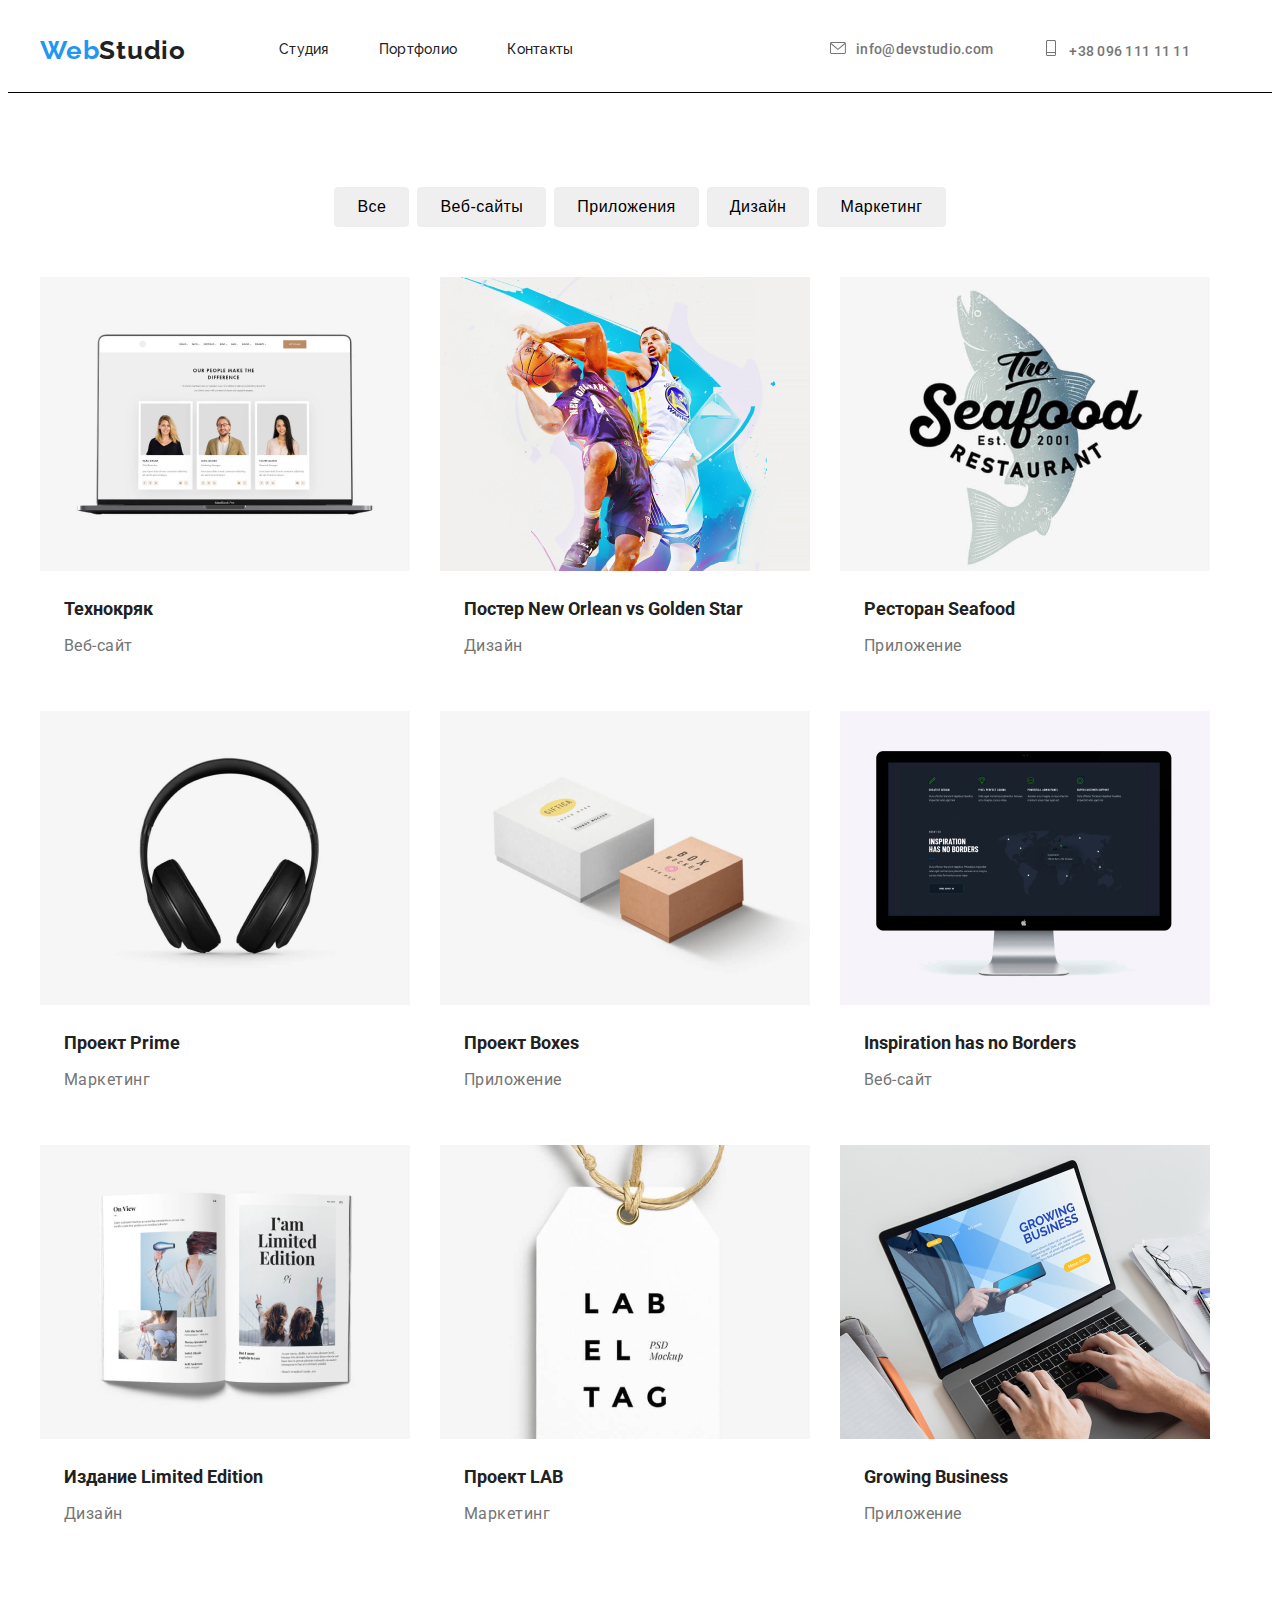
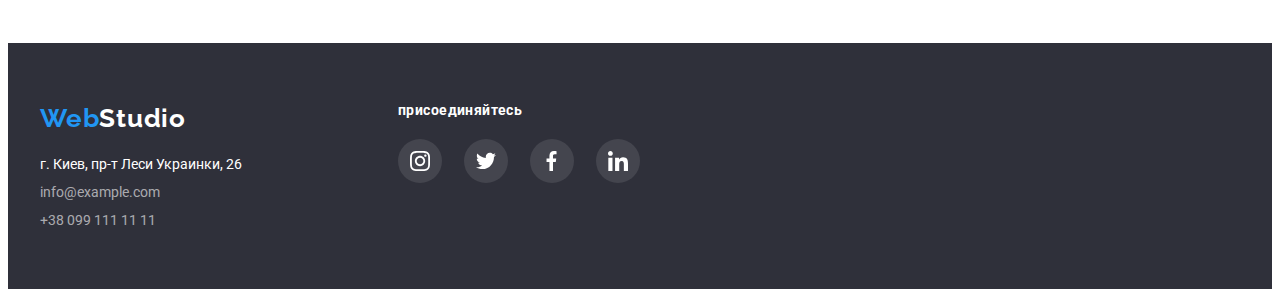
==== portfolio.html @ 0d02ffac "создал репозиторий" ====
<!DOCTYPE html>
<html lang="en">
<head>

    <meta charset="UTF-8">
    <meta http-equiv="X-UA-Compatible" content="IE=edge">
    <meta name="viewport" content="width=device-width, initial-scale=1.0">
    <link rel="preconnect" href="https://fonts.googleapis.com">
<link rel="preconnect" href="https://fonts.gstatic.com" crossorigin>
<link rel="preconnect" href="https://fonts.googleapis.com">
<link rel="preconnect" href="https://fonts.gstatic.com" crossorigin>
<link href="https://fonts.googleapis.com/css2?family=Raleway:wght@700&family=Roboto:wght@400;500;700;900&display=swap" rel="stylesheet">
<link rel="stylesheet" href="https://cdnjs.cloudflare.com/ajax/libs/modern-normalize/1.1.0/modern-normalize.min.css" integrity="sha512-wpPYUAdjBVSE4KJnH1VR1HeZfpl1ub8YT/NKx4PuQ5NmX2tKuGu6U/JRp5y+Y8XG2tV+wKQpNHVUX03MfMFn9Q==" crossorigin="anonymous" referrerpolicy="no-referrer" />   
<link rel="stylesheet" href="./css/styles.css" />
    <title>Document</title>
</head>
<body> 
       <!--header-->
       
       

       <header class="header">
        <div class=" container main-header">  
        <nav class="header-items">
        
            <a lang="en" class="header-logo link" href="">Web<span class="header-logo-link">Studio</span></a>
        
          <ul class="header-list ">
            <li class="header-item">
              <!-- Удалил link не работает подсветка ховера и карент -->
              <a href="./index.html" class="header-link link ">Студия</a>
            </li>
            <li class="header-item">
              <a href="./portfolio.html" class="header-link current">Портфолио</a>
            </li>
            <li class="header-item">
            
              <a href="" class="header-link link">Контакты</a>
            </li>
           </ul> 
        
        </nav>
      <ul class="contacs">
          <li class="header-contacs">
           
            <a class="mail-link link" href="mailto:info@devstudio.com"> 
               <svg class=" mail-icon" width="16" height="12">
              <use href="./images/sprite.svg#icon-envelope-1-1"></use> 
            </svg>info@devstudio.com</a>
             </li>
          <li class="header-contacs">
            
              <a class="tel-link link" href="tel:+380961111111"> 
                <svg class=" phone-icon" width="16" height="16">
                <use href="./images/sprite.svg#icon-phone"></use>
              </svg>+38 096 111 11 11</a>
           </li>
        </ul>
      </div>
      </header>
     
        
       
       
       <!-- PORTFOLIO -->
        
        
       <main>
        <section class="section">
          <div class="container">
      
          <h1 class="visually-hidden">Портфолио</h1>

          <ul class="filter-list">
            <li class="filter-item"><button class="filter-button " type="button">Все</button></li>
            <li class="filter-item"><button class="filter-button " type="button">Веб-сайты</button></li>
            <li class="filter-item"><button class="filter-button " type="button">Приложения</button></li>
            <li class="filter-item"><button class="filter-button " type="button">Дизайн</button></li> 
            <li class="filter-item"><button class="filter-button " type="button">Маркетинг</button></li> 
          </ul> 

          
         <!-- <div class="container"></div> -->
          <ul class="portfolio">
            
            <li class="portfolio-items">
              <article class="cards">
                <a class="portfolio-link link" href="">
                  <div class="cards-thumb">
                    <img src="./images/picture/team.jpg" width="370"  alt="Команда разработчиков">
                     </div>
                    <div class="portfolio-content">
                     <h2 class="portfolio-title">Технокряк</h2>
                     <p class="portfolio-text">Веб-сайт</p>
                    </div>
                </a>
              </article>
            </li>
            
           
           
            
            <li class="portfolio-items">
              <article class="cards">
                <a class="portfolio-link link" href="">
                  <!-- <div class="cards-thumb">   -->
                    <img src="./images/picture/bascketbols.jpg" width="370" alt="Баскетболисты">
                  <!-- </div> -->
                  <div class="portfolio-content">
                    <h2 class="portfolio-title" lang="en" >Постер New Orlean vs Golden Star</h2>
                     <p class="portfolio-text">Дизайн</p>
                    </div>
                </a>
            
            </article>
            </li>
            
            <li class="portfolio-items ">
              <article class="cards">
                <a class="portfolio-link link" href="">
                  <div class="cards-thumb">
                    <img src="./images/picture/seafood.jpg" width="370" alt="Логотип ресторана">
                  </div>
                  <div class="portfolio-content">
                  <h2  class="portfolio-title" lang="en" >Ресторан Seafood</h2>
                 <p class="portfolio-text">Приложение</p>
                </div>
                </a>
               
            </article>
            </li>
           
            <li class="portfolio-items">
              <article class="cards">
                <a class="portfolio-link link" href="">
                  <div class="cards-thumb">
                    <img src="./images/picture/headphones.jpg" width="370" alt="Наушники">
                  </div>
                  <div class="portfolio-content">
                  <h2 class="portfolio-title" lang="en" >Проект Prime</h2>
                 <p class="portfolio-text">Маркетинг</p>
                </div>
                </a>
               
          </article>
          </li>
            
            <li class="portfolio-items">
              <article class="cards">
                <a class="portfolio-link link" href="">
                  <div class="cards-thumb">
                    <img src="./images/picture/boxes.jpg" width="370" alt="Боксы">
                  </div>
                  <div class="portfolio-content">
                  <h2 class="portfolio-title" lang="en" >Проект Boxes</h2>
                 <p class="portfolio-text" >Приложение</p>
                </div>
                </a>
                
          </article>
          </li>
            
            <li class="portfolio-items">
              <article class="cards">
                <a class="portfolio-link link" href="">
                  <div class="cards-thumb">
                    <img src="./images/picture/monitor.jpg" width="370" alt="Монитор">
                  </div>
                  <div class="portfolio-content"> 
                  <h2 class="portfolio-title" lang="en">Inspiration has no Borders</h2>
                   <p class="portfolio-text">Веб-сайт</p>
                  </div> 
                </a>
             
          </article>
          </li>
            
            <li class="portfolio-items">
              <article class="cards">
                <a class="portfolio-link link" href="">
                  <div class="cards-thumb">
                    <img src="./images/picture/magazine.jpg" width="370" alt="Постер">
                    </div>
                    <div class="portfolio-content">
                    <h2 class="portfolio-title" lang="en">Издание Limited Edition</h2>
                   <p class="portfolio-text">Дизайн</p>
                  </div>
                </a>
                
          </article>
          </li>
            
            <li class="portfolio-items">
              <article class="cards">
                <a class="portfolio-link link" href="">
                  <div class="cards-thumb">
                    <img src="./images/picture/label.jpg" width="370" alt="Ярлык">
                     </div>
                     <div class="portfolio-content">
                     <h2 class="portfolio-title" lang="en" >Проект LAB</h2>
                   <p class="portfolio-text">Маркетинг</p>
                  </div>
                </a>
                
             </article>
            </li>
           
            <li class="portfolio-items">
              <article class="cards">
                <a class="portfolio-link link" href="">
                  <div class="cards-thumb">
                    <img src="./images/picture/laptop2.jpg" width="370" alt="ноутбук">
                  </div>
                    <div class="portfolio-content">
                    <h2 class="portfolio-title" lang="en">Growing Business</h2>
                   <p class="portfolio-text">Приложение</p>
                  </div>
                </a>
                
          </article>
            </li>
          </ul>
        <!-- </div> -->
        </div> 
        </section>
      </main>
      
        <!--footer-->
       
        <footer class="footer">
          <div class="container">
         <div class="footer-content">
            <div> 
          <div class="logo-studio">
          <a lang="en" class="footer-logo link " href="">Web<span class="footer-logo-link">Studio</span></a>
         </div>
         <address>
          <ul class="footer-list">
            <li class="footer-item">
               <a class="footer-link-adress" href="https://goo.gl/maps/Fyau3RTndr1kcrQs9"  target="_blank" rel ="noopener noreferren">г. Киев, пр-т Леси Украинки, 26</a>
             </li>
             <li class="footer-item">
               <a  class="footer-link link" href="mailto:info@example.com">info@example.com</a>
             </li>
             <li class="footer-item">
               <a class="footer-link link"  href="tel:+380991111111">+38 099 111 11 11</a>
             </li>
           </ul>
          </address>
          </div>
           
          <!-- FOOTER-SOCIALS -->
         <div class="socials-footer">
           <h3 class="socials-title">присоединяйтесь</h3>
         
           <ul class="footer-socials list socials-list">
              <li class="social-item">
              <a href="" class="social-link link">
                <svg class="social-icon" width="20" height="20">
                  <use href="./images/sprite.svg#icon-instagram-2-2-1"></use>
                </svg>
              </a>
            </li>
            <li class="social-item">
              <a href="" class="social-link link">
               
                <svg class="social-icon" width="20" height="20">
                  <use href="./images/sprite.svg#icon-twitter-1-2-1"></use>
                </svg>
              </a>
            </li>

            <li class="social-item">
              <a href="" class="social-link link">
               
                <svg class="social-icon" width="20" height="20">
                  <use href="./images/sprite.svg#icon-facebook"></use>
                </svg>
              </a>
            </li>

            <li class="social-item">
              <a href="" class="social-link link">
               
                
                <svg class="social-icon" width="20" height="20">
                  <use href="./images/sprite.svg#icon-linkedin-1-2-1"></use>
                </svg>
              </a>
            </li>
           
          </ul>
         </div>
        </div>
        </div>
       </footer>
      
      
</body>
</html>
---- css/styles.css ----
:root{
  /* --primary-text-color:rgba 0,0,0,0.8; */
  --title-text-color:#212121;
  --accent-color: #2196F3;
  --secondary-color: #757575;
  
  --primary-white-color:#FFFFFF;

}



body{
 
  background-color:#FFFFFF;
  color:var(--title-text-color);
  font-family: Roboto, sans-serif;
  
}

a{
  text-decoration: none; 
}
li{
  list-style: none;       
}
h1,
h2,
h3,
h4,
h5,
h6,
p{
  margin-top: 0;
  margin-bottom: 0
}
ul{
list-style: none;   
margin-top: 0;
  margin-bottom: 0;
  padding-left: 0;         
  }
   img{ 
      display: block;
     max-width: 100%;
      height: auto;
    }


.section{
    /* padding-top: 0; */
    padding-top: 94px;
    padding-bottom: 94px;
   
} 


.header{
 border-bottom: 1px solid #000;
}  




.container{ 
 
width: 1200px;
padding-left: 15px;  
padding-right: 15px; 
margin-left: auto;
margin-right: auto;
 
  
}

       
 
 
     

.header-logo{
display: flex;

color: var(--accent-color);
font-family: Raleway, sans-serif;
font-size: 26px;
font-weight: 700;
line-height: 1.19;
letter-spacing: 0.03em;
margin-right: 93px;

}

.header-logo-link{
      color: var(--title-text-color) 
      
  }
   .header-items{ 
      display: flex;
      align-items:center;
  }
   .header-list{ 
      display:flex; 
        } 
     
  
   .header-item:not(:last-child){
 margin-right: 50px;
  }   
    
  .header-item{
          display:flex;
          align-items: center;
          
          font-family: Raleway, sans-serif;
          font-size: 26px;
          font-weight: 700;
          line-height: 1.19;
          letter-spacing: 0.03em;
          text-align: left;
      }    

          .header-link{
          padding-top: 32px;
          padding-bottom: 32px;
          
          }
         .curet{
           color:var(--accent-color) ;
         }
          .header-link {
          font-weight: 500;
          font-size: 14px;
          line-height: 1.14;
          letter-spacing: 0.02em;
          color: var(--title-text-color);
          caret-color:var(--accent-color) ;
       
              
      
}
  .header-item .link:hover,
  .header-item .link:focus{  
      
     color: var(--accent-color);
  }
 
  .main-header{
      display: flex;
      align-items: center;
  }
  
/* .contacs{  */
 
.header-contacs .link{
  margin-right: 50px;  
  font-size: 14px;
      font-weight: 500;
      line-height: 1.14;
      letter-spacing: 0.02em;
     color: var(--secondary-color);
     padding-top: 32px;
     padding-bottom: 32px;
  }
  .header-contacs .link:hover,
  .header-contacs .link:focus{
 color: var( --accent-color);
   }
 .contacs {
 margin-left: auto; 
  display: flex;
}
 .header-contacs{
  display: flex;
  align-items:center;

}
.mail-icon{
 margin-right: 10px;
 fill: currentColor;
}
.phone-icon{
   margin-right: 10px;
   fill: currentColor;
}






  /* PORTFOLIO */
  
  
    .filter-list{
     margin-bottom: 50px;
      justify-content: center; 
      display: flex;
      color:var(title-text-color); 
    }
   
       .filter-item:not(:last-child){
        margin-right: 8px; 
       }
     
       
      .filter-button{
       
        
        
        font-size: 16px;
        font-weight: 500;
        line-height: 1.62;
        letter-spacing: 0.03em;
         min-width: 73px;
         padding: 6px 22px 6px 22px;
         border-radius: 4px;
         border:1px solid #EEEEEE;
          
  }
      
       
     
      
      .filter-button{
        cursor:pointer
       }
     
     .filter-button:hover,
     .filter-button:focus{
       background-color: var(--accent-color);
       box-shadow:0px 1px 1px rgba(0,0,0,0.12), 1px 4px 6px rgba(0,0,0,0.8),
             0px 4px 4px rgba(0,0,0,0.06)
      }
      


          .portfolio {                
          display: flex;
         flex-wrap: wrap;
         margin-left:-30px;
         margin-top: -30px;  
          }
           .portfolio-items{

            flex-basis:calc(100% / 3 -30px);
            margin-left:30px;
            margin-top: 30px;  
          } 
           .portfolio-link{
             display: block;
             text-decoration: none;
           }
           .portfolio-link:hover,
           .portfolio-link:focus{
             box-shadow:0px 1px 1px rgba(0,0,0,0.12), 1px 4px 6px rgba(0,0,0,0.8),
             0px 4px 4px rgba(0,0,0,0.06)
           }
        
          .cards:hover .portfolio-link,
          .cards:focus .portfolio-link{
            color:rgba(47, 48, 50, 0.4),rgba(47, 48, 50, 0.4) ;
          }
          
       
         .portfolio-title{
          color: var(--title-text-color) ;
           font-weight: 700;
           font-size:18px; 
           line-height:2.0;
           letter-spacing: 0.06;
         
          
         } 
        .portfolio-text{
         margin-top: 4px;
          color: var( --secondary-color);
          font-size: 16px;
          line-height:1.87 ;
          letter-spacing: 0.03em;
      }  
      
      /* CARDS         */
      
      .portfolio-content{
       padding:20px 24px 20px 24px;

      }
  
      /*FOOTER   */
      
      .footer{ 
          background-color: #2F303A;
          padding-top: 60px;
          padding-bottom: 60px;  
        }
       
      .footer-content{
        display: flex;
      }
     
      .footer-logo{
      display: block;
      margin-bottom: 20px;  
      font-family: Raleway,sans-serif;
      font-size: 26px;
     font-weight: 700;
      line-height: 1.19;
      letter-spacing: 0.03em;
      color: var(--accent-color);
      }
      .footer .logo{
          color:  var(--accent-color);
          text-decoration: none;
       }
          .footer-logo-link{
      
      color: var(--primary-white-color);
      }
      .footer-link-adress{
        color: var(--primary-white-color); 
        font-size: 14px;
        line-height: 1.17; 
        font-style: normal;  
      }
    
     
       .footer-item .link{ 
        
        color: rgba(255, 255, 255, 0.6); 
          font-size: 14px;
          line-height: 1.17; 
          font-style: normal;  
      }
      .footer-item:not(:last-child){
        margin-bottom: 9px;
      }
      
      .footer-link:hover,
      .footer-link:focus{
      color: var(--accent-color);
      }    
      
      .footer-link-adress:hover,
      .footer-link-adress:focus{
      color: var(--accent-color);
      }    
     .footer-link-adress{
       text-decoration: none;
      }
       
      /* FOOTER-SOCIALS */
      
   .socials-footer{
     margin-left: 156px;
   
    }
     
      .socials-title{
        
      margin-bottom: 20px;
      font-size: 14px;
      font-weight: 700;
      line-height: 1.14;
      letter-spacing: 0.03em;
      text-align: left;
      color: var(--primary-white-color);
      
      
      } 
    
       .social-item:not(:last-child){
        margin-right: 22px;
       }
       .social-link{
         width: 44px;
         height: 44px;
         display: flex;
         align-items:center;
         justify-content:center;
          border-radius:50% ; 
          background-color: rgba(255, 255, 255, 0.1);
           /* color: #000; */
       }
       .social-link:hover,
       .social-link:focus{
        background-color: var(--accent-color);
       }
       .social-icon{
         fill: #FFFFFF;
       }

  

   
 
 
  
      
     /* HERO */
     .section-hero{
      background-color:#2F303A ;
      padding-top: 200px; 
      padding-bottom: 200px;
      background-image:linear-gradient(rgba(47, 48, 50, 0.4),rgba(47, 48, 50, 0.4)) 
      ,url(../images/team/hero-team.jpg); 
      background-repeat: no-repeat;
      background-position: center;
      background-size: cover;
     }
      
    
     .hero-title{
      font-size: 44px;
      font-weight: 900;
      line-height:1.36;
      letter-spacing: 0.06em;
      text-align: center;
      color: var(--primary-white-color);
      text-transform: uppercase;
      margin-bottom: 30px;
       
      }

     .hero-button{
      cursor: pointer;
     } 
     .hero-button:hover,   
     .hero-button:focus{
      background-color: var(--accent-color);
     }
     .hero-button{
      width: 200px;
      height: 50px;
      border-radius: 4px;
      font-size: 16px;
      font-weight: 700;
      line-height: 1.85;
      letter-spacing: 0.06em;
      text-align: center;
      background-color:#188CE8;
      color: var(--primary-white-color);
      }
      .hero-button{
          display: block;
          margin-left: auto;
          margin-right: auto;
         
      }

      

      /* FEATURE */
     
      .feature{
        display: flex;
      }
      .feature-pic{
      display: flex;
      justify-content: center;
      align-items:center;
      margin-bottom: 30px;
    }
   
   
   
    .feature-item:not(:last-child){
         margin-right: 30px; 
       
     }
    
     .visually-hidden {
      position: absolute;
      clip: rect(0 0 0 0);
      width: 1px;
      height: 1px;
      margin: -1px;
    }
   .visually-hidden {
    display: flex;
    align-items: flex-end;
   }
      
    .feature-title{
     color: var(title-text-color);
      font-size: 14px;
      font-weight: 700;
      line-height: 1.14;
      letter-spacing: 0.03em;
      text-transform: uppercase;
      margin-bottom: 10px;
      }
     .feature-pic{
      width:270px ;
      height: 110px;
       background-color: #f4f5f4;
       border-radius: 4px;
     }
      .feature-text{
      color: var(--secondary-color);
      font-size: 14px;
      line-height: 1.7;
      letter-spacing: 0.03em;
      
        
     }
     
      /* WORKS */
          .works-section{
            padding-top: 0;
          }
          .works-title{
          
          margin-bottom: 50px; 
          font-size: 36px;    
          font-weight: 700;
          line-height: 1.16;
          letter-spacing: 0.03em;
          text-align: center; 
          color: var(--title-text-color);   
      }
      .works-list{
          display: flex;
        
      }
    
      .works-item{
       width: 370px;
      
      }
       .works-item:not(:last-child){ 
          margin-right: 30px;
      }

          /* TEAM */
          .section-team{
          background-color: #F5F4FA;
          }
            .team-title{ 
             margin-bottom: 50px;
              font-size: 36px;
              font-weight: 700;
              line-height: 1.16;
              letter-spacing: 0.03em;
              text-align: center; 
      } 
         
       .team-items{ 
        display: flex;
        margin-left: -30px; 
         }
          .team-items> .team-img{ 
          flex-basis: calc(100% /4 -30px); 
          margin-left:30px; 
          border-bottom-left-radius: 4px; 
          border-bottom-right-radius: 4px;
           background-color: #FFFFFF;
           
         
         
        }  

        .team-items> .team-img{    
          box-shadow: 0px 4px 4px 0px #00000040;
          
        
        }
      .present-team{
          font-size: 16px;
          font-weight: 500;
          line-height: 1.18;
          letter-spacing: 0.03em;
          color: var(--title-text-color); 
         
      }

      .team-text{
       font-size: 16px;
      font-weight: 400;
      line-height: 19px;
      letter-spacing: 0.03em;
      color: var(--secondary-color);  
       margin-top: 10px;
       margin-bottom: 16px;
       }
      .card-thumb{
        align-items:center;
        padding-top: 30px;
        padding-bottom: 30px;
        background-color: #F5F4FA;
      }
      .socials-list{
       justify-content: center;
        display: flex;
        
      }
      .socials-item{
        width: 44px;
        height: 44px;
        display: flex;
        align-items:center;
        justify-content:center;
         border-radius:50% ; 
         background-color: #FFFFFF
      }
     
      .socials-item:not(:last-child){
       margin-right: 22px;
      }
      .socials-link{
        width: 44px;
        height: 44px;
        display: flex;
        align-items:center;
        justify-content:center;
         border-radius:50% ; 
         background-color: #FFFFFF
    

      }

      .socials-link:hover,
      .socials-link:focus{
        background-color: var(--accent-color);
      }
      .socials-icon{
        fill: #AFB1B8;
        }
        .socials-icon:hover,
        .socials-icon:focus{
          fill: #FFFFFF;
        }
     
     
 .perfomance-items{
  display: flex;
  justify-content:center;
  margin-bottom: 88px;
 
}
.perfomance-title{

margin-bottom: 50px;
font-size: 36px;
font-weight: 700;
line-height: 1.36;
letter-spacing: 0.03em;
text-align: center;
}
.perfomance-list:not(:last-child){
  margin-left: 30px;
  border-radius:4px;
 }
.perfomance-list:hover,
.perfomance-list:focus{
  outline: 1px solid var(--accent-color)
}
.perfomance-icon:hover,
.perfomance-icon:focus{
 fill:var(--accent-color) 

  }
.perfomance-icon{
fill: #AFB1B8;
}
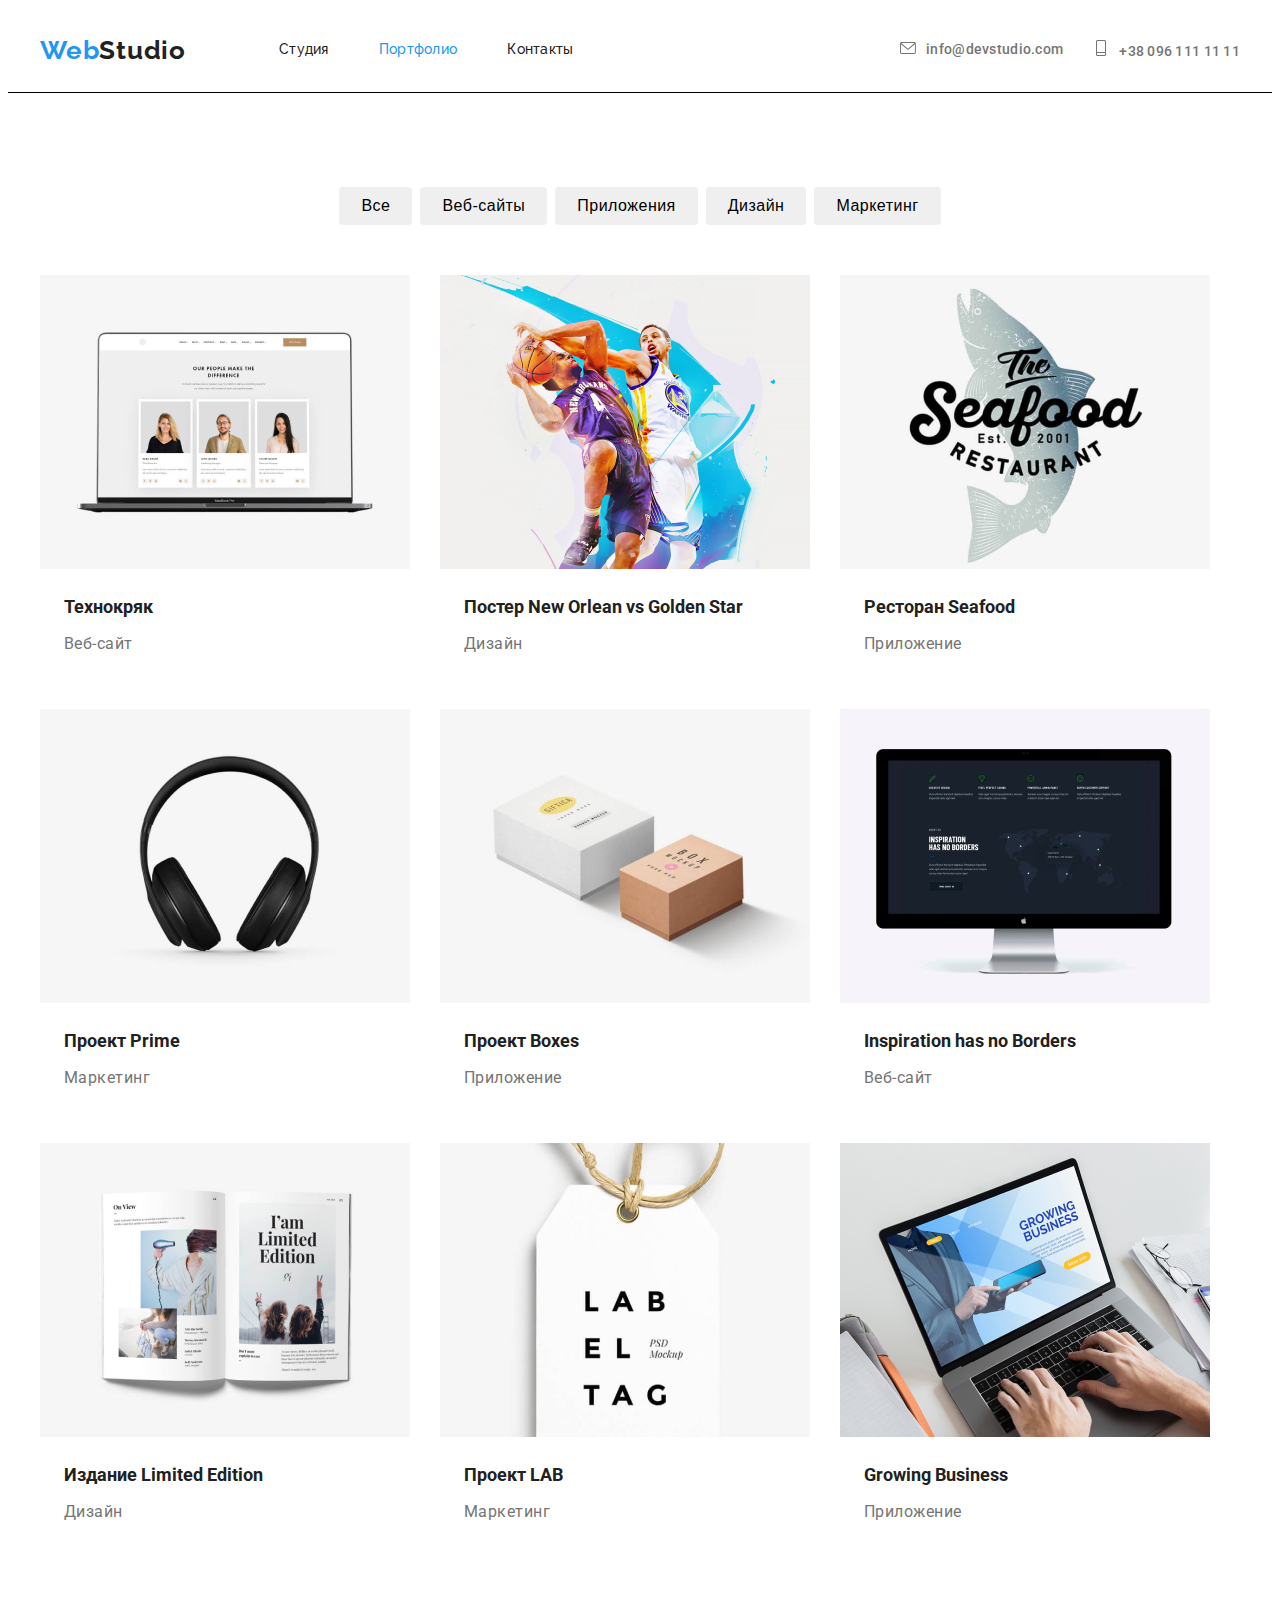
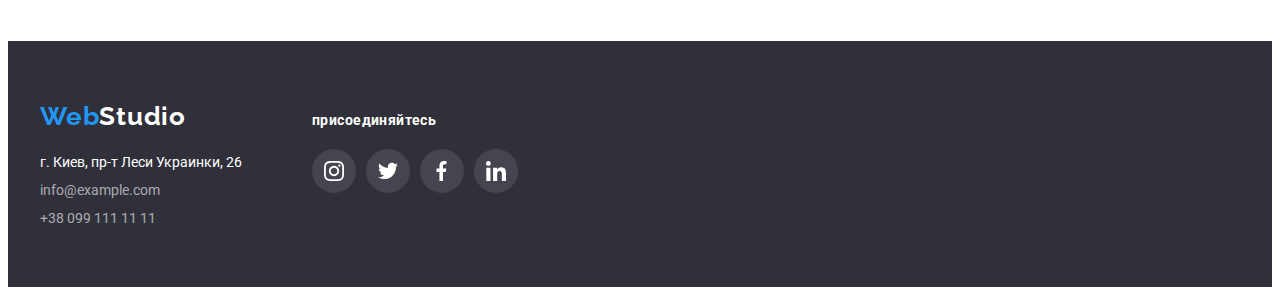
==== commit 719c6d19: "nn" ====
--- a/portfolio.html
+++ b/portfolio.html
@@ -28,7 +28,7 @@
           <ul class="header-list ">
             <li class="header-item">
               <!-- Удалил link не работает подсветка ховера и карент -->
-              <a href="./index.html" class="header-link link ">Студия</a>
+              <a href="./index.html" class="header-link ">Студия</a>
             </li>
             <li class="header-item">
               <a href="./portfolio.html" class="header-link current">Портфолио</a>
@@ -50,7 +50,7 @@
              </li>
           <li class="header-contacs">
             
-              <a class="tel-link link" href="tel:+380961111111"> 
+              <a class="mail-link link" href="tel:+380961111111"> 
                 <svg class=" phone-icon" width="16" height="16">
                 <use href="./images/sprite.svg#icon-phone"></use>
               </svg>+38 096 111 11 11</a>
@@ -81,145 +81,145 @@
 
           
          <!-- <div class="container"></div> -->
-          <ul class="portfolio">
+         <ul class="portfolio">
             
-            <li class="portfolio-items">
-              <article class="cards">
-                <a class="portfolio-link link" href="">
-                  <div class="cards-thumb">
-                    <img src="./images/picture/team.jpg" width="370"  alt="Команда разработчиков">
-                     </div>
-                    <div class="portfolio-content">
-                     <h2 class="portfolio-title">Технокряк</h2>
-                     <p class="portfolio-text">Веб-сайт</p>
-                    </div>
-                </a>
-              </article>
-            </li>
-            
+          <li class="portfolio-items">
+            <article class="cards">
+              <a class="portfolio-link link" href="">
+                <div class="cards-thumb">
+                  <img src="./images/picture/team.jpg" width="370"  alt="Команда разработчиков">
+                   </div>
+                  <div class="portfolio-content">
+                   <h2 class="portfolio-title">Технокряк</h2>
+                   <p class="portfolio-text">Веб-сайт</p>
+                  </div>
+              </a>
+            </article>
+          </li>
+          
+         
+         
+          
+          <li class="portfolio-items">
+            <article class="cards">
+              <a class="portfolio-link link" href="">
+                <!-- <div class="cards-thumb">   -->
+                  <img src="./images/picture/bascketbols.jpg" width="370" alt="Баскетболисты">
+                <!-- </div> -->
+                <div class="portfolio-content">
+                  <h2 class="portfolio-title" lang="en" >Постер New Orlean vs Golden Star</h2>
+                   <p class="portfolio-text">Дизайн</p>
+                  </div>
+              </a>
+          
+          </article>
+          </li>
+          
+          <li class="portfolio-items ">
+            <article class="cards">
+              <a class="portfolio-link link" href="">
+                <div class="cards-thumb">
+                  <img src="./images/picture/seafood.jpg" width="370" alt="Логотип ресторана">
+                </div>
+                <div class="portfolio-content">
+                <h2  class="portfolio-title" lang="en" >Ресторан Seafood</h2>
+               <p class="portfolio-text">Приложение</p>
+              </div>
+              </a>
+             
+          </article>
+          </li>
+         
+          <li class="portfolio-items">
+            <article class="cards">
+              <a class="portfolio-link link" href="">
+                <div class="cards-thumb">
+                  <img src="./images/picture/headphones.jpg" width="370" alt="Наушники">
+                </div>
+                <div class="portfolio-content">
+                <h2 class="portfolio-title" lang="en" >Проект Prime</h2>
+               <p class="portfolio-text">Маркетинг</p>
+              </div>
+              </a>
+             
+        </article>
+        </li>
+          
+          <li class="portfolio-items">
+            <article class="cards">
+              <a class="portfolio-link link" href="">
+                <div class="cards-thumb">
+                  <img src="./images/picture/boxes.jpg" width="370" alt="Боксы">
+                </div>
+                <div class="portfolio-content">
+                <h2 class="portfolio-title" lang="en" >Проект Boxes</h2>
+               <p class="portfolio-text" >Приложение</p>
+              </div>
+              </a>
+              
+        </article>
+        </li>
+          
+          <li class="portfolio-items">
+            <article class="cards">
+              <a class="portfolio-link link" href="">
+                <div class="cards-thumb">
+                  <img src="./images/picture/monitor.jpg" width="370" alt="Монитор">
+                </div>
+                <div class="portfolio-content"> 
+                <h2 class="portfolio-title" lang="en">Inspiration has no Borders</h2>
+                 <p class="portfolio-text">Веб-сайт</p>
+                </div> 
+              </a>
            
-           
-            
-            <li class="portfolio-items">
-              <article class="cards">
-                <a class="portfolio-link link" href="">
-                  <!-- <div class="cards-thumb">   -->
-                    <img src="./images/picture/bascketbols.jpg" width="370" alt="Баскетболисты">
-                  <!-- </div> -->
-                  <div class="portfolio-content">
-                    <h2 class="portfolio-title" lang="en" >Постер New Orlean vs Golden Star</h2>
-                     <p class="portfolio-text">Дизайн</p>
-                    </div>
-                </a>
-            
-            </article>
-            </li>
-            
-            <li class="portfolio-items ">
-              <article class="cards">
-                <a class="portfolio-link link" href="">
-                  <div class="cards-thumb">
-                    <img src="./images/picture/seafood.jpg" width="370" alt="Логотип ресторана">
+        </article>
+        </li>
+          
+          <li class="portfolio-items">
+            <article class="cards">
+              <a class="portfolio-link link" href="">
+                <div class="cards-thumb">
+                  <img src="./images/picture/magazine.jpg" width="370" alt="Постер">
                   </div>
                   <div class="portfolio-content">
-                  <h2  class="portfolio-title" lang="en" >Ресторан Seafood</h2>
+                  <h2 class="portfolio-title" lang="en">Издание Limited Edition</h2>
+                 <p class="portfolio-text">Дизайн</p>
+                </div>
+              </a>
+              
+        </article>
+        </li>
+          
+          <li class="portfolio-items">
+            <article class="cards">
+              <a class="portfolio-link link" href="">
+                <div class="cards-thumb">
+                  <img src="./images/picture/label.jpg" width="370" alt="Ярлык">
+                   </div>
+                   <div class="portfolio-content">
+                   <h2 class="portfolio-title" lang="en" >Проект LAB</h2>
+                 <p class="portfolio-text">Маркетинг</p>
+                </div>
+              </a>
+              
+           </article>
+          </li>
+         
+          <li class="portfolio-items">
+            <article class="cards">
+              <a class="portfolio-link link" href="">
+                <div class="cards-thumb">
+                  <img src="./images/picture/laptop2.jpg" width="370" alt="ноутбук">
+                </div>
+                  <div class="portfolio-content">
+                  <h2 class="portfolio-title" lang="en">Growing Business</h2>
                  <p class="portfolio-text">Приложение</p>
                 </div>
-                </a>
-               
-            </article>
-            </li>
-           
-            <li class="portfolio-items">
-              <article class="cards">
-                <a class="portfolio-link link" href="">
-                  <div class="cards-thumb">
-                    <img src="./images/picture/headphones.jpg" width="370" alt="Наушники">
-                  </div>
-                  <div class="portfolio-content">
-                  <h2 class="portfolio-title" lang="en" >Проект Prime</h2>
-                 <p class="portfolio-text">Маркетинг</p>
-                </div>
-                </a>
-               
-          </article>
-          </li>
-            
-            <li class="portfolio-items">
-              <article class="cards">
-                <a class="portfolio-link link" href="">
-                  <div class="cards-thumb">
-                    <img src="./images/picture/boxes.jpg" width="370" alt="Боксы">
-                  </div>
-                  <div class="portfolio-content">
-                  <h2 class="portfolio-title" lang="en" >Проект Boxes</h2>
-                 <p class="portfolio-text" >Приложение</p>
-                </div>
-                </a>
-                
-          </article>
-          </li>
-            
-            <li class="portfolio-items">
-              <article class="cards">
-                <a class="portfolio-link link" href="">
-                  <div class="cards-thumb">
-                    <img src="./images/picture/monitor.jpg" width="370" alt="Монитор">
-                  </div>
-                  <div class="portfolio-content"> 
-                  <h2 class="portfolio-title" lang="en">Inspiration has no Borders</h2>
-                   <p class="portfolio-text">Веб-сайт</p>
-                  </div> 
-                </a>
-             
-          </article>
-          </li>
-            
-            <li class="portfolio-items">
-              <article class="cards">
-                <a class="portfolio-link link" href="">
-                  <div class="cards-thumb">
-                    <img src="./images/picture/magazine.jpg" width="370" alt="Постер">
-                    </div>
-                    <div class="portfolio-content">
-                    <h2 class="portfolio-title" lang="en">Издание Limited Edition</h2>
-                   <p class="portfolio-text">Дизайн</p>
-                  </div>
-                </a>
-                
-          </article>
-          </li>
-            
-            <li class="portfolio-items">
-              <article class="cards">
-                <a class="portfolio-link link" href="">
-                  <div class="cards-thumb">
-                    <img src="./images/picture/label.jpg" width="370" alt="Ярлык">
-                     </div>
-                     <div class="portfolio-content">
-                     <h2 class="portfolio-title" lang="en" >Проект LAB</h2>
-                   <p class="portfolio-text">Маркетинг</p>
-                  </div>
-                </a>
-                
-             </article>
-            </li>
-           
-            <li class="portfolio-items">
-              <article class="cards">
-                <a class="portfolio-link link" href="">
-                  <div class="cards-thumb">
-                    <img src="./images/picture/laptop2.jpg" width="370" alt="ноутбук">
-                  </div>
-                    <div class="portfolio-content">
-                    <h2 class="portfolio-title" lang="en">Growing Business</h2>
-                   <p class="portfolio-text">Приложение</p>
-                  </div>
-                </a>
-                
-          </article>
-            </li>
-          </ul>
+              </a>
+              
+        </article>
+          </li>
+        </ul>
         <!-- </div> -->
         </div> 
         </section>
--- a/css/styles.css
+++ b/css/styles.css
@@ -1,5 +1,5 @@
 
- :root{
+:root{
   /* --primary-text-color:rgba 0,0,0,0.8; */
   --title-text-color:#212121;
   --accent-color: #2196F3;
@@ -112,7 +112,6 @@
   .header-item{
           display:flex;
           align-items: center;
-          
           font-family: Raleway, sans-serif;
           font-size: 26px;
           font-weight: 700;
@@ -120,30 +119,26 @@
           letter-spacing: 0.03em;
           text-align: left;
       }    
-
-          .header-link{
+     
+        
+      .header-link  {
           padding-top: 32px;
           padding-bottom: 32px;
-          
-          }
-         .curet{
-           color:var(--accent-color) ;
-         }
-          .header-link {
           font-weight: 500;
           font-size: 14px;
           line-height: 1.14;
           letter-spacing: 0.02em;
           color: var(--title-text-color);
-          caret-color:var(--accent-color) ;
-       
-              
-      
-}
-  .header-item .link:hover,
-  .header-item .link:focus{  
-      
-     color: var(--accent-color);
+          transition: color 250ms linear;
+
+         }
+         .current{
+          color: var(--accent-color);
+           }
+ 
+         .header-link:hover,
+          .header-link:focus{  
+           color: var(--accent-color);
   }
  
   .main-header{
@@ -153,8 +148,8 @@
   
 /* .contacs{  */
  
-.header-contacs .link{
-  margin-right: 50px;  
+.mail-link{
+  /* margin-right: 50px;   */
   font-size: 14px;
       font-weight: 500;
       line-height: 1.14;
@@ -162,6 +157,7 @@
      color: var(--secondary-color);
      padding-top: 32px;
      padding-bottom: 32px;
+     transition: color 250ms linear;
   }
   .header-contacs .link:hover,
   .header-contacs .link:focus{
@@ -174,7 +170,9 @@
  .header-contacs{
   display: flex;
   align-items:center;
-
+}
+.header-contacs:not(:last-child){
+margin-right:30px;
 }
 .mail-icon{
  margin-right: 10px;
@@ -206,9 +204,8 @@
      
        
       .filter-button{
-       
-        
-        
+        border:transparent;
+        cursor:pointer;
         font-size: 16px;
         font-weight: 500;
         line-height: 1.62;
@@ -216,71 +213,73 @@
          min-width: 73px;
          padding: 6px 22px 6px 22px;
          border-radius: 4px;
-         border:1px solid #EEEEEE;
+        
           
   }
       
        
      
       
-      .filter-button{
-        cursor:pointer
-       }
+     
      
      .filter-button:hover,
      .filter-button:focus{
        background-color: var(--accent-color);
-       box-shadow:0px 1px 1px rgba(0,0,0,0.12), 1px 4px 6px rgba(0,0,0,0.8),
-             0px 4px 4px rgba(0,0,0,0.06)
-      }
-      
-
-
-          .portfolio {                
-          display: flex;
-         flex-wrap: wrap;
-         margin-left:-30px;
-         margin-top: -30px;  
-          }
-           .portfolio-items{
-
-            flex-basis:calc(100% / 3 -30px);
-            margin-left:30px;
-            margin-top: 30px;  
-          } 
-           .portfolio-link{
-             display: block;
-             text-decoration: none;
-           }
-           .portfolio-link:hover,
-           .portfolio-link:focus{
-             box-shadow:0px 1px 1px rgba(0,0,0,0.12), 1px 4px 6px rgba(0,0,0,0.8),
-             0px 4px 4px rgba(0,0,0,0.06)
-           }
-        
-          .cards:hover .portfolio-link,
-          .cards:focus .portfolio-link{
-            color:rgba(47, 48, 50, 0.4),rgba(47, 48, 50, 0.4) ;
-          }
+       color: var(--primary-white-color);
+       box-shadow:0px 3px 1px rgba(0,0,0,0.1), 0px 1px 2px rgba(0,0,0,0.8),
+       0px 2px 2px rgba(0,0,0,0.12);
+       border-radius:4px
+      }
+      
+
+
+      .portfolio {                
+        margin-left:-30px;
+       margin-top: -30px; 
+       display: flex;
+       flex-wrap: wrap;
+        }
+        
+       
+        .portfolio-items{
+        
+          flex-basis:calc(100% / 3 -30px);
+          margin-left:30px;
+          margin-top: 30px;  
+        } 
+        .portfolio-link{
+          display: block;
+          text-decoration: none;
+        }
+        .portfolio-link:hover,
+        .portfolio-link:focus{
+          box-shadow:0px 1px 1px rgba(0,0,0,0.12), 1px 4px 4px rgba(0,0,0,0.06),
+          1px 4px 6px rgba(0,0,0,0.16)
+       }
           
-       
-         .portfolio-title{
-          color: var(--title-text-color) ;
-           font-weight: 700;
-           font-size:18px; 
-           line-height:2.0;
-           letter-spacing: 0.06;
-         
-          
-         } 
-        .portfolio-text{
-         margin-top: 4px;
-          color: var( --secondary-color);
-          font-size: 16px;
-          line-height:1.87 ;
-          letter-spacing: 0.03em;
-      }  
-      
+        
+       .cards:hover .portfolio-link,
+       .cards:focus .portfolio-link{
+         color:rgba(47, 48, 50, 0.4),rgba(47, 48, 50, 0.4) ;
+       }
+       
+    
+      .portfolio-title{
+       color: var(--title-text-color) ;
+        font-weight: 700;
+        font-size:18px; 
+        line-height:2.0;
+        letter-spacing: 0.06;
+      
+       
+      } 
+      .portfolio-text{
+        margin-top: 4px;
+         color: var( --secondary-color);
+         font-size: 16px;
+         line-height:1.87 ;
+         letter-spacing: 0.03em;
+     }  
       /* CARDS         */
       
       .portfolio-content{
@@ -298,6 +297,7 @@
        
       .footer-content{
         display: flex;
+        align-items:baseline;
       }
      
       .footer-logo{
@@ -310,10 +310,7 @@
       letter-spacing: 0.03em;
       color: var(--accent-color);
       }
-      .footer .logo{
-          color:  var(--accent-color);
-          text-decoration: none;
-       }
+     
           .footer-logo-link{
       
       color: var(--primary-white-color);
@@ -322,11 +319,15 @@
         color: var(--primary-white-color); 
         font-size: 14px;
         line-height: 1.17; 
-        font-style: normal;  
-      }
-    
-     
-       .footer-item .link{ 
+        font-style: normal;
+        transition: color 250ms linear;
+      }
+    
+      .footer-link{
+        transition: color 250ms linear 
+      }
+      
+      .footer-item .link{ 
         
         color: rgba(255, 255, 255, 0.6); 
           font-size: 14px;
@@ -346,18 +347,15 @@
       .footer-link-adress:focus{
       color: var(--accent-color);
       }    
-     .footer-link-adress{
-       text-decoration: none;
-      }
+    
        
       /* FOOTER-SOCIALS */
       
    .socials-footer{
-     margin-left: 156px;
+     margin-left: 70px;
    
     }
-     
-      .socials-title{
+     .socials-title{
         
       margin-bottom: 20px;
       font-size: 14px;
@@ -367,11 +365,10 @@
       text-align: left;
       color: var(--primary-white-color);
       
-      
       } 
     
        .social-item:not(:last-child){
-        margin-right: 22px;
+        margin-right: 10px;
        }
        .social-link{
          width: 44px;
@@ -381,7 +378,7 @@
          justify-content:center;
           border-radius:50% ; 
           background-color: rgba(255, 255, 255, 0.1);
-           /* color: #000; */
+          transition: background-color 250ms linear
        }
        .social-link:hover,
        .social-link:focus{
@@ -420,20 +417,23 @@
       color: var(--primary-white-color);
       text-transform: uppercase;
       margin-bottom: 30px;
-       
-      }
-
-     .hero-button{
-      cursor: pointer;
-     } 
+      
+      
+       
+      }
+
      .hero-button:hover,   
      .hero-button:focus{
       background-color: var(--accent-color);
      }
      .hero-button{
+      display: block;
+
+      cursor: pointer;
       width: 200px;
       height: 50px;
-      border-radius: 4px;
+      border-radius:4px;
+      border:transparent;
       font-size: 16px;
       font-weight: 700;
       line-height: 1.85;
@@ -441,14 +441,11 @@
       text-align: center;
       background-color:#188CE8;
       color: var(--primary-white-color);
-      }
-      .hero-button{
-          display: block;
-          margin-left: auto;
-          margin-right: auto;
-         
-      }
-
+      margin-left: auto;
+      margin-right: auto;
+      transition:background-color 250ms linear;
+      }
+  
       
 
       /* FEATURE */
@@ -461,11 +458,13 @@
       justify-content: center;
       align-items:center;
       margin-bottom: 30px;
+      width:270px ;
+      height: 110px;
+      background-color: #f4f5f4;
+       border-radius: 4px;
     }
-   
-   
-   
-    .feature-item:not(:last-child){
+
+   .feature-item:not(:last-child){
          margin-right: 30px; 
        
      }
@@ -491,12 +490,7 @@
       text-transform: uppercase;
       margin-bottom: 10px;
       }
-     .feature-pic{
-      width:270px ;
-      height: 110px;
-       background-color: #f4f5f4;
-       border-radius: 4px;
-     }
+    
       .feature-text{
       color: var(--secondary-color);
       font-size: 14px;
@@ -588,7 +582,8 @@
         align-items:center;
         padding-top: 30px;
         padding-bottom: 30px;
-        background-color: #F5F4FA;
+        background-color: white;
+        text-align: center;
       }
       .socials-list{
        justify-content: center;
@@ -606,16 +601,18 @@
       }
      
       .socials-item:not(:last-child){
-       margin-right: 22px;
+       margin-right: 10px;
       }
       .socials-link{
+       color:#AFB1B8;
         width: 44px;
         height: 44px;
         display: flex;
         align-items:center;
         justify-content:center;
          border-radius:50% ; 
-         background-color: #FFFFFF
+         transition: color 950ms linear;
+         transition: background-color 250ms linear;
     
 
       }
@@ -623,21 +620,16 @@
       .socials-link:hover,
       .socials-link:focus{
         background-color: var(--accent-color);
+        color:white;
       }
       .socials-icon{
-        fill: #AFB1B8;
-        }
-        .socials-icon:hover,
-        .socials-icon:focus{
-          fill: #FFFFFF;
+        fill: currentColor;
         }
      
      
  .perfomance-items{
   display: flex;
-  justify-content:center;
-  margin-bottom: 88px;
- 
+  
 }
 .perfomance-title{
 
@@ -648,29 +640,33 @@
 letter-spacing: 0.03em;
 text-align: center;
 }
-.perfomance-list:not(:last-child){
+.perfomance-list:not(:first-child){
   margin-left: 30px;
   border-radius:4px;
  }
-.perfomance-list:hover,
-.perfomance-list:focus{
-  outline: 1px solid var(--accent-color)
-}
-.perfomance-icon:hover,
-.perfomance-icon:focus{
+
+.perfomance-link:hover,
+.perfomance-link:focus{
  fill:var(--accent-color) 
 
   }
+
+  .perfomance-link{
+ display: flex;
+width: 170px;
+height: 92px;
+align-items:center;
+justify-content: center;
+border-radius:4px;
+color: #AFB1B8;
+ border:1px solid #AFB1B8
+}
+.perfomance-link:hover,
+.perfomance-link:focus{
+  border-color: var(--accent-color);
+  color:var(--accent-color);
+}
+
 .perfomance-icon{
-fill: #AFB1B8;
-}
-
-
-
-
-
-
-
-
-
-
+  fill: currentColor;
+}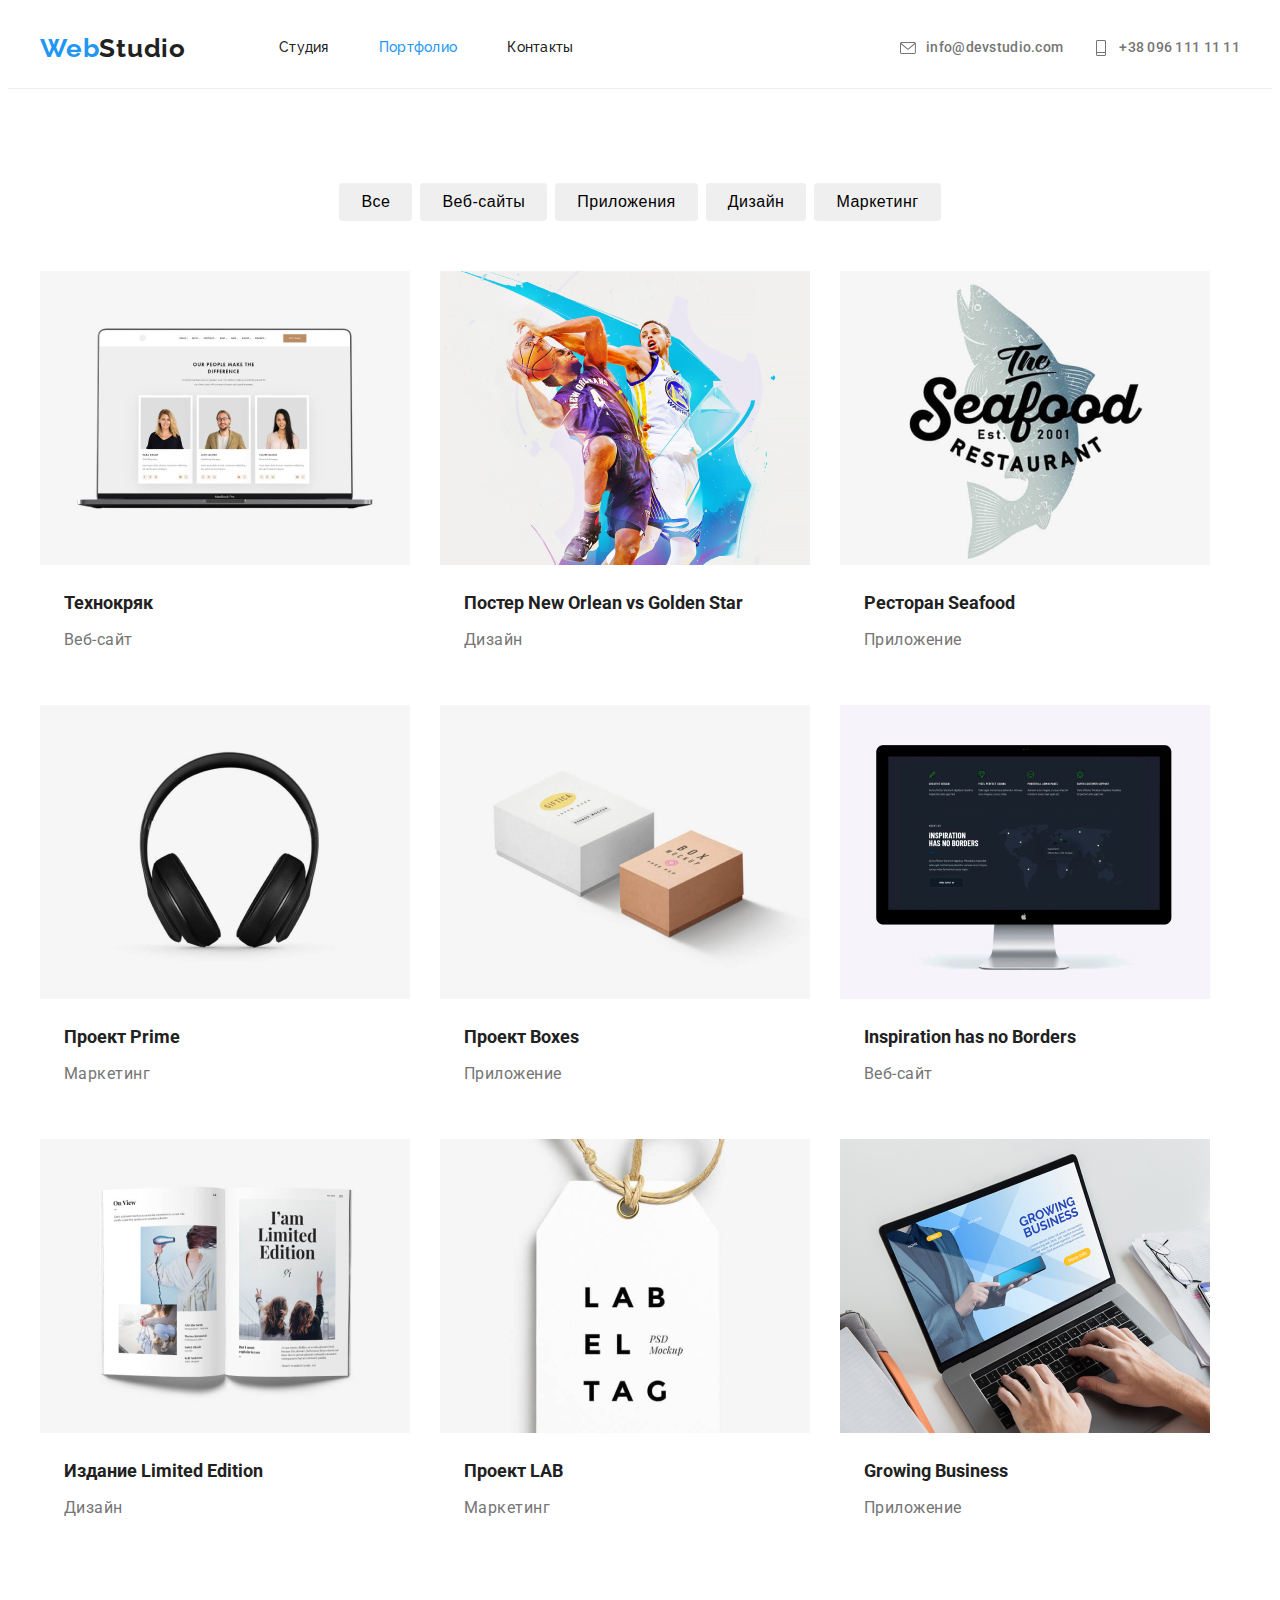
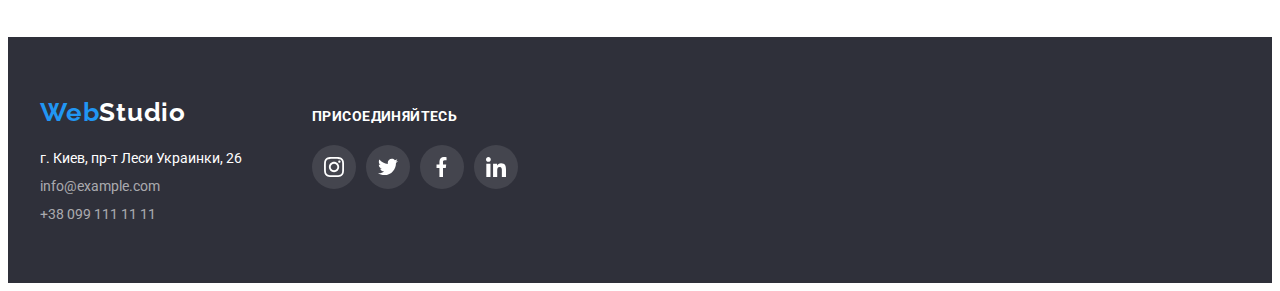
==== commit fe7060bd: "Делал всплывающее окно и модалку" ====
--- a/portfolio.html
+++ b/portfolio.html
@@ -81,145 +81,146 @@
 
           
          <!-- <div class="container"></div> -->
-         <ul class="portfolio">
-            
-          <li class="portfolio-items">
-            <article class="cards">
-              <a class="portfolio-link link" href="">
-                <div class="cards-thumb">
-                  <img src="./images/picture/team.jpg" width="370"  alt="Команда разработчиков">
-                   </div>
+          <ul class="portfolio">
+            
+            <li class="portfolio-items">
+              <article class="cards">
+                <a class="portfolio-link link" href="">
+                  <div class="cards-thumb">
+                    <img src="./images/picture/team.jpg" width="370"  alt="Команда разработчиков">
+                    <p class="portfolio-desc">Технокряк это современная площадка распространения коронавируса. Компании используют эту платформу для цифрового шпионажа и атак на защищённые сервера конкурентов.</p>
+                  </div>
+                    <div class="portfolio-content">
+                     <h2 class="portfolio-title">Технокряк</h2>
+                     <p class="portfolio-text">Веб-сайт</p>
+                    </div>
+                </a>
+              </article>
+            </li>
+            
+           
+           
+            
+            <li class="portfolio-items">
+              <article class="cards">
+                <a class="portfolio-link link" href="">
+                  <!-- <div class="cards-thumb">   -->
+                    <img src="./images/picture/bascketbols.jpg" width="370" alt="Баскетболисты">
+                  <!-- </div> -->
                   <div class="portfolio-content">
-                   <h2 class="portfolio-title">Технокряк</h2>
-                   <p class="portfolio-text">Веб-сайт</p>
-                  </div>
-              </a>
+                    <h2 class="portfolio-title" lang="en" >Постер New Orlean vs Golden Star</h2>
+                     <p class="portfolio-text">Дизайн</p>
+                    </div>
+                </a>
+            
             </article>
-          </li>
-          
-         
-         
-          
-          <li class="portfolio-items">
-            <article class="cards">
-              <a class="portfolio-link link" href="">
-                <!-- <div class="cards-thumb">   -->
-                  <img src="./images/picture/bascketbols.jpg" width="370" alt="Баскетболисты">
-                <!-- </div> -->
-                <div class="portfolio-content">
-                  <h2 class="portfolio-title" lang="en" >Постер New Orlean vs Golden Star</h2>
-                   <p class="portfolio-text">Дизайн</p>
-                  </div>
-              </a>
-          
-          </article>
-          </li>
-          
-          <li class="portfolio-items ">
-            <article class="cards">
-              <a class="portfolio-link link" href="">
-                <div class="cards-thumb">
-                  <img src="./images/picture/seafood.jpg" width="370" alt="Логотип ресторана">
+            </li>
+            
+            <li class="portfolio-items ">
+              <article class="cards">
+                <a class="portfolio-link link" href="">
+                  <div class="cards-thumb">
+                    <img src="./images/picture/seafood.jpg" width="370" alt="Логотип ресторана">
+                  </div>
+                  <div class="portfolio-content">
+                  <h2  class="portfolio-title" lang="en" >Ресторан Seafood</h2>
+                 <p class="portfolio-text">Приложение</p>
                 </div>
-                <div class="portfolio-content">
-                <h2  class="portfolio-title" lang="en" >Ресторан Seafood</h2>
-               <p class="portfolio-text">Приложение</p>
-              </div>
-              </a>
-             
-          </article>
-          </li>
-         
-          <li class="portfolio-items">
-            <article class="cards">
-              <a class="portfolio-link link" href="">
-                <div class="cards-thumb">
-                  <img src="./images/picture/headphones.jpg" width="370" alt="Наушники">
-                </div>
-                <div class="portfolio-content">
-                <h2 class="portfolio-title" lang="en" >Проект Prime</h2>
-               <p class="portfolio-text">Маркетинг</p>
-              </div>
-              </a>
-             
-        </article>
-        </li>
-          
-          <li class="portfolio-items">
-            <article class="cards">
-              <a class="portfolio-link link" href="">
-                <div class="cards-thumb">
-                  <img src="./images/picture/boxes.jpg" width="370" alt="Боксы">
-                </div>
-                <div class="portfolio-content">
-                <h2 class="portfolio-title" lang="en" >Проект Boxes</h2>
-               <p class="portfolio-text" >Приложение</p>
-              </div>
-              </a>
-              
-        </article>
-        </li>
-          
-          <li class="portfolio-items">
-            <article class="cards">
-              <a class="portfolio-link link" href="">
-                <div class="cards-thumb">
-                  <img src="./images/picture/monitor.jpg" width="370" alt="Монитор">
-                </div>
-                <div class="portfolio-content"> 
-                <h2 class="portfolio-title" lang="en">Inspiration has no Borders</h2>
-                 <p class="portfolio-text">Веб-сайт</p>
-                </div> 
-              </a>
-           
-        </article>
-        </li>
-          
-          <li class="portfolio-items">
-            <article class="cards">
-              <a class="portfolio-link link" href="">
-                <div class="cards-thumb">
-                  <img src="./images/picture/magazine.jpg" width="370" alt="Постер">
+                </a>
+               
+            </article>
+            </li>
+           
+            <li class="portfolio-items">
+              <article class="cards">
+                <a class="portfolio-link link" href="">
+                  <div class="cards-thumb">
+                    <img src="./images/picture/headphones.jpg" width="370" alt="Наушники">
                   </div>
                   <div class="portfolio-content">
-                  <h2 class="portfolio-title" lang="en">Издание Limited Edition</h2>
-                 <p class="portfolio-text">Дизайн</p>
-                </div>
-              </a>
-              
-        </article>
-        </li>
-          
-          <li class="portfolio-items">
-            <article class="cards">
-              <a class="portfolio-link link" href="">
-                <div class="cards-thumb">
-                  <img src="./images/picture/label.jpg" width="370" alt="Ярлык">
-                   </div>
-                   <div class="portfolio-content">
-                   <h2 class="portfolio-title" lang="en" >Проект LAB</h2>
+                  <h2 class="portfolio-title" lang="en" >Проект Prime</h2>
                  <p class="portfolio-text">Маркетинг</p>
                 </div>
-              </a>
-              
-           </article>
+                </a>
+               
+          </article>
           </li>
-         
-          <li class="portfolio-items">
-            <article class="cards">
-              <a class="portfolio-link link" href="">
-                <div class="cards-thumb">
-                  <img src="./images/picture/laptop2.jpg" width="370" alt="ноутбук">
+            
+            <li class="portfolio-items">
+              <article class="cards">
+                <a class="portfolio-link link" href="">
+                  <div class="cards-thumb">
+                    <img src="./images/picture/boxes.jpg" width="370" alt="Боксы">
+                  </div>
+                  <div class="portfolio-content">
+                  <h2 class="portfolio-title" lang="en" >Проект Boxes</h2>
+                 <p class="portfolio-text" >Приложение</p>
                 </div>
-                  <div class="portfolio-content">
-                  <h2 class="portfolio-title" lang="en">Growing Business</h2>
-                 <p class="portfolio-text">Приложение</p>
-                </div>
-              </a>
-              
-        </article>
+                </a>
+                
+          </article>
           </li>
-        </ul>
+            
+            <li class="portfolio-items">
+              <article class="cards">
+                <a class="portfolio-link link" href="">
+                  <div class="cards-thumb">
+                    <img src="./images/picture/monitor.jpg" width="370" alt="Монитор">
+                  </div>
+                  <div class="portfolio-content"> 
+                  <h2 class="portfolio-title" lang="en">Inspiration has no Borders</h2>
+                   <p class="portfolio-text">Веб-сайт</p>
+                  </div> 
+                </a>
+             
+          </article>
+          </li>
+            
+            <li class="portfolio-items">
+              <article class="cards">
+                <a class="portfolio-link link" href="">
+                  <div class="cards-thumb">
+                    <img src="./images/picture/magazine.jpg" width="370" alt="Постер">
+                    </div>
+                    <div class="portfolio-content">
+                    <h2 class="portfolio-title" lang="en">Издание Limited Edition</h2>
+                   <p class="portfolio-text">Дизайн</p>
+                  </div>
+                </a>
+                
+          </article>
+          </li>
+            
+            <li class="portfolio-items">
+              <article class="cards">
+                <a class="portfolio-link link" href="">
+                  <div class="cards-thumb">
+                    <img src="./images/picture/label.jpg" width="370" alt="Ярлык">
+                     </div>
+                     <div class="portfolio-content">
+                     <h2 class="portfolio-title" lang="en" >Проект LAB</h2>
+                   <p class="portfolio-text">Маркетинг</p>
+                  </div>
+                </a>
+                
+             </article>
+            </li>
+           
+            <li class="portfolio-items">
+              <article class="cards">
+                <a class="portfolio-link link" href="">
+                  <div class="cards-thumb">
+                    <img src="./images/picture/laptop2.jpg" width="370" alt="ноутбук">
+                  </div>
+                    <div class="portfolio-content">
+                    <h2 class="portfolio-title" lang="en">Growing Business</h2>
+                   <p class="portfolio-text">Приложение</p>
+                  </div>
+                </a>
+                
+          </article>
+            </li>
+          </ul>
         <!-- </div> -->
         </div> 
         </section>
@@ -294,7 +295,7 @@
         </div>
         </div>
        </footer>
-      
+     
       
 </body>
 </html>--- a/css/styles.css
+++ b/css/styles.css
@@ -1,5 +1,5 @@
 
-:root{
+ :root{
   /* --primary-text-color:rgba 0,0,0,0.8; */
   --title-text-color:#212121;
   --accent-color: #2196F3;
@@ -57,7 +57,7 @@
 
 
 .header{
- border-bottom: 1px solid #000;
+ border-bottom: 1px solid #ECECEC;
 }  
 
 
@@ -75,8 +75,10 @@
 }
 
        
- 
- 
+/*  
+ .main-header{
+   border:1px solid #ECECEC
+ } */
      
 
 .header-logo{
@@ -129,8 +131,7 @@
           line-height: 1.14;
           letter-spacing: 0.02em;
           color: var(--title-text-color);
-          transition: color 250ms linear;
-
+          transition:color 250ms linear;
          }
          .current{
           color: var(--accent-color);
@@ -149,15 +150,16 @@
 /* .contacs{  */
  
 .mail-link{
-  /* margin-right: 50px;   */
-  font-size: 14px;
-      font-weight: 500;
-      line-height: 1.14;
-      letter-spacing: 0.02em;
-     color: var(--secondary-color);
+   display: flex;
+   align-items:center;
+   font-size: 14px;
+   font-weight: 500;
+   line-height: 1.14;
+   letter-spacing: 0.02em;
+    color: var(--secondary-color);
      padding-top: 32px;
      padding-bottom: 32px;
-     transition: color 250ms linear;
+     transition:color 250ms linear;
   }
   .header-contacs .link:hover,
   .header-contacs .link:focus{
@@ -213,7 +215,8 @@
          min-width: 73px;
          padding: 6px 22px 6px 22px;
          border-radius: 4px;
-        
+     
+       transition:color 2500ms linear,background-color 2500ms linear,box-shadow 250ms linear;
           
   }
       
@@ -233,53 +236,75 @@
       
 
 
-      .portfolio {                
-        margin-left:-30px;
-       margin-top: -30px; 
-       display: flex;
-       flex-wrap: wrap;
+          .portfolio {                
+          margin-left:-30px;
+         margin-top: -30px; 
+         display: flex;
+         flex-wrap: wrap;
+          }
+          
+         
+          .portfolio-items{
+          
+            flex-basis:calc(100% / 3 -30px);
+            margin-left:30px;
+            margin-top: 30px;  
+          } 
+           .portfolio-link{
+             display: block;
+             text-decoration: none;
+           }
+           .portfolio-link:hover,
+           .portfolio-link:focus{
+             box-shadow:0px 1px 1px rgba(0,0,0,0.12), 1px 4px 4px rgba(0,0,0,0.06),
+             1px 4px 6px rgba(0,0,0,0.16)
+          }
+        .portfolio-desc{
+          position: absolute;
+          top: 0;
+          left: 0;
+          height: 100%;
+         padding: 63px 24px ;
+          font-size: 18px;
+         line-height: 1.55;
+          letter-spacing: 0.03em;
+          /* text-align: left; */
+         color: var(--primary-white-color);
+          background-color: rgba(33,159,243,0.9);
+          overflow: auto;
+          transform: translateY(100%);
+          transition: transform 2500ms linear;
+        }
+           .portfolio-items:hover .portfolio-desc{
+          transform: translateY(0%);
         }
         
+        .cards:hover .portfolio-link,
+          .cards:focus .portfolio-link{
+            color:rgba(47, 48, 50, 0.4),rgba(47, 48, 50, 0.4) ;
+          }
+          .cards-thumb{
+            position: relative;
+            overflow: hidden;
+          }
        
-        .portfolio-items{
-        
-          flex-basis:calc(100% / 3 -30px);
-          margin-left:30px;
-          margin-top: 30px;  
-        } 
-        .portfolio-link{
-          display: block;
-          text-decoration: none;
-        }
-        .portfolio-link:hover,
-        .portfolio-link:focus{
-          box-shadow:0px 1px 1px rgba(0,0,0,0.12), 1px 4px 4px rgba(0,0,0,0.06),
-          1px 4px 6px rgba(0,0,0,0.16)
-       }
+         .portfolio-title{
+          color: var(--title-text-color) ;
+           font-weight: 700;
+           font-size:18px; 
+           line-height:2.0;
+           letter-spacing: 0.06;
+         
           
-        
-       .cards:hover .portfolio-link,
-       .cards:focus .portfolio-link{
-         color:rgba(47, 48, 50, 0.4),rgba(47, 48, 50, 0.4) ;
-       }
-       
-    
-      .portfolio-title{
-       color: var(--title-text-color) ;
-        font-weight: 700;
-        font-size:18px; 
-        line-height:2.0;
-        letter-spacing: 0.06;
-      
-       
-      } 
-      .portfolio-text{
-        margin-top: 4px;
-         color: var( --secondary-color);
-         font-size: 16px;
-         line-height:1.87 ;
-         letter-spacing: 0.03em;
-     }  
+         } 
+        .portfolio-text{
+         margin-top: 4px;
+          color: var( --secondary-color);
+          font-size: 16px;
+          line-height:1.87 ;
+          letter-spacing: 0.03em;
+      }  
+      
       /* CARDS         */
       
       .portfolio-content{
@@ -319,15 +344,12 @@
         color: var(--primary-white-color); 
         font-size: 14px;
         line-height: 1.17; 
-        font-style: normal;
-        transition: color 250ms linear;
+        font-style: normal; 
+        transition:color 250ms linear;
       }
     
-      .footer-link{
-        transition: color 250ms linear 
-      }
-      
-      .footer-item .link{ 
+     
+       .footer-item .link{ 
         
         color: rgba(255, 255, 255, 0.6); 
           font-size: 14px;
@@ -347,7 +369,9 @@
       .footer-link-adress:focus{
       color: var(--accent-color);
       }    
-    
+      .footer-link{
+       transition: color 250ms linear;
+      }
        
       /* FOOTER-SOCIALS */
       
@@ -356,10 +380,10 @@
    
     }
      .socials-title{
-        
+       text-transform:uppercase; 
       margin-bottom: 20px;
       font-size: 14px;
-      font-weight: 700;
+      font-weight: bold;
       line-height: 1.14;
       letter-spacing: 0.03em;
       text-align: left;
@@ -378,7 +402,7 @@
          justify-content:center;
           border-radius:50% ; 
           background-color: rgba(255, 255, 255, 0.1);
-          transition: background-color 250ms linear
+          transition: background-color 250ms linear;
        }
        .social-link:hover,
        .social-link:focus{
@@ -417,8 +441,6 @@
       color: var(--primary-white-color);
       text-transform: uppercase;
       margin-bottom: 30px;
-      
-      
        
       }
 
@@ -443,7 +465,7 @@
       color: var(--primary-white-color);
       margin-left: auto;
       margin-right: auto;
-      transition:background-color 250ms linear;
+      transition: backgroud-color 250ms linear;
       }
   
       
@@ -556,6 +578,8 @@
         }  
 
         .team-items> .team-img{    
+          /* overflow:hidden;  */
+          
           box-shadow: 0px 4px 4px 0px #00000040;
           
         
@@ -593,26 +617,20 @@
       .socials-item{
         width: 44px;
         height: 44px;
+       }
+     
+      .socials-item:not(:last-child){
+       margin-right: 10px;
+      }
+      .socials-link{
+       color:#AFB1B8;
+        width: 100%;
+        height: 100%;
         display: flex;
         align-items:center;
         justify-content:center;
          border-radius:50% ; 
-         background-color: #FFFFFF
-      }
-     
-      .socials-item:not(:last-child){
-       margin-right: 10px;
-      }
-      .socials-link{
-       color:#AFB1B8;
-        width: 44px;
-        height: 44px;
-        display: flex;
-        align-items:center;
-        justify-content:center;
-         border-radius:50% ; 
-         transition: color 950ms linear;
-         transition: background-color 250ms linear;
+        transition:color 250ms linear,backgroud-color 250ms linear ;
     
 
       }
@@ -645,11 +663,11 @@
   border-radius:4px;
  }
 
-.perfomance-link:hover,
+/* .perfomance-link:hover,
 .perfomance-link:focus{
  fill:var(--accent-color) 
 
-  }
+  } */
 
   .perfomance-link{
  display: flex;
@@ -659,7 +677,8 @@
 justify-content: center;
 border-radius:4px;
 color: #AFB1B8;
- border:1px solid #AFB1B8
+ border:1px solid #AFB1B8;
+ transition:border-color 250ms linear,color 250ms linear;
 }
 .perfomance-link:hover,
 .perfomance-link:focus{
@@ -669,4 +688,41 @@
 
 .perfomance-icon{
   fill: currentColor;
+}
+.backdrop{
+  position:fixed ;
+  height: 100vh;
+  width: 100vw;
+transition:opacity 250ms,visibility 250ms;
+  box-shadow: 0px 1px 1px rgba(0,0,0,0.12),0px 4px 4px rgba(0,0,0,0.6),
+1px 4px 6px rgba(0,0,0,0.16);
+  top: 0;
+  display: flex;
+  align-items:center;
+  justify-content: center;
+}
+.modal{
+ position: absolute;
+  background-color: var( --primary-white-color) ;
+  width: 528px;
+  min-height: 581px;
+  box-shadow:0px 1px 3px rgba(0,0,0,0.12),0px 1px 1px rgba(0,0,0,0.14),
+  0px 2px 1px rgba(0,0,0,0.2);
+  border-radius: 4px;
+  left: 50%;
+  top: 50%;
+  transform: translate(-50%, -50%);
+}
+.button-open{
+  width: 8px;
+  height: 8px;
+  border:1px solid greenyellow;
+  position: absolute;
+  top: 8px;
+  right: 8px;
+}
+.backdrop.is-hidden{
+opacity: 0;
+visibility: hidden;
+pointer-events: none;
 }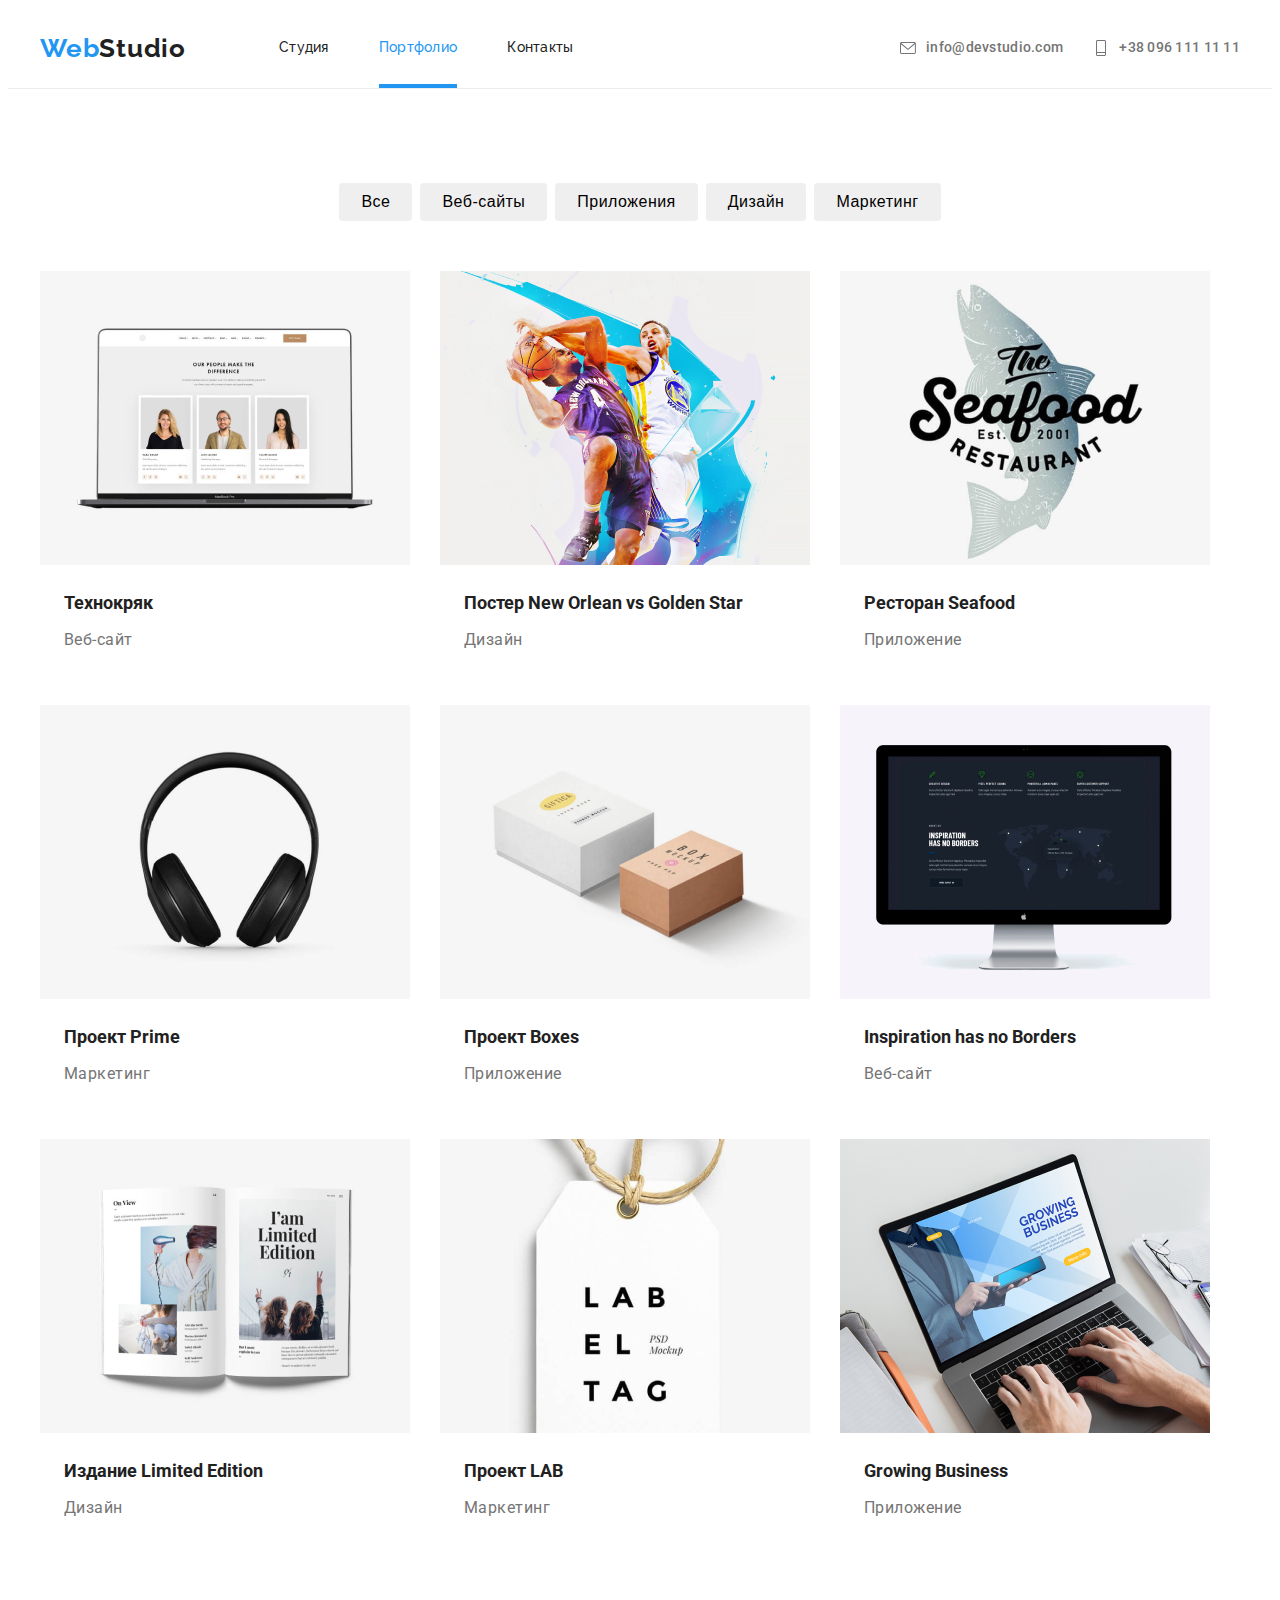
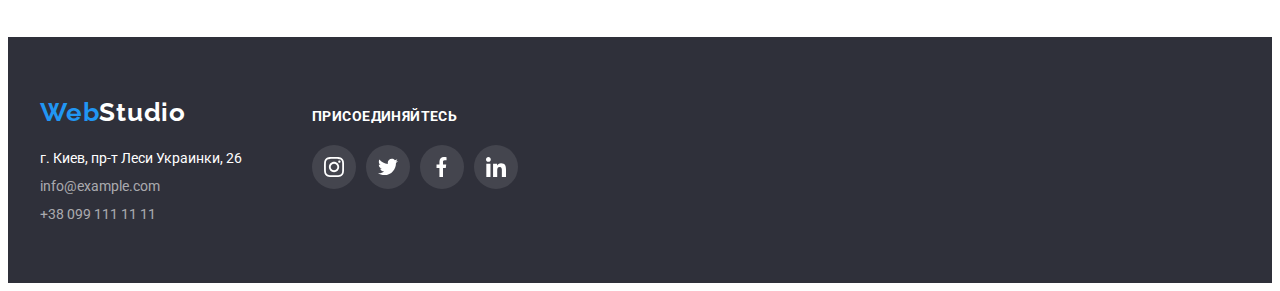
==== commit 33b85a0c: "закончил верстку" ====
--- a/portfolio.html
+++ b/portfolio.html
@@ -104,9 +104,10 @@
             <li class="portfolio-items">
               <article class="cards">
                 <a class="portfolio-link link" href="">
-                  <!-- <div class="cards-thumb">   -->
+                  <div class="cards-thumb">  
                     <img src="./images/picture/bascketbols.jpg" width="370" alt="Баскетболисты">
-                  <!-- </div> -->
+                    <p class="portfolio-desc">Технокряк это современная площадка распространения коронавируса. Компании используют эту платформу для цифрового шпионажа и атак на защищённые сервера конкурентов.</p>
+                  </div>
                   <div class="portfolio-content">
                     <h2 class="portfolio-title" lang="en" >Постер New Orlean vs Golden Star</h2>
                      <p class="portfolio-text">Дизайн</p>
@@ -121,6 +122,7 @@
                 <a class="portfolio-link link" href="">
                   <div class="cards-thumb">
                     <img src="./images/picture/seafood.jpg" width="370" alt="Логотип ресторана">
+                    <p class="portfolio-desc">Технокряк это современная площадка распространения коронавируса. Компании используют эту платформу для цифрового шпионажа и атак на защищённые сервера конкурентов.</p>
                   </div>
                   <div class="portfolio-content">
                   <h2  class="portfolio-title" lang="en" >Ресторан Seafood</h2>
@@ -136,6 +138,7 @@
                 <a class="portfolio-link link" href="">
                   <div class="cards-thumb">
                     <img src="./images/picture/headphones.jpg" width="370" alt="Наушники">
+                    <p class="portfolio-desc">Технокряк это современная площадка распространения коронавируса. Компании используют эту платформу для цифрового шпионажа и атак на защищённые сервера конкурентов.</p>
                   </div>
                   <div class="portfolio-content">
                   <h2 class="portfolio-title" lang="en" >Проект Prime</h2>
@@ -151,6 +154,7 @@
                 <a class="portfolio-link link" href="">
                   <div class="cards-thumb">
                     <img src="./images/picture/boxes.jpg" width="370" alt="Боксы">
+                    <p class="portfolio-desc">Технокряк это современная площадка распространения коронавируса. Компании используют эту платформу для цифрового шпионажа и атак на защищённые сервера конкурентов.</p>
                   </div>
                   <div class="portfolio-content">
                   <h2 class="portfolio-title" lang="en" >Проект Boxes</h2>
@@ -166,6 +170,7 @@
                 <a class="portfolio-link link" href="">
                   <div class="cards-thumb">
                     <img src="./images/picture/monitor.jpg" width="370" alt="Монитор">
+                    <p class="portfolio-desc">Технокряк это современная площадка распространения коронавируса. Компании используют эту платформу для цифрового шпионажа и атак на защищённые сервера конкурентов.</p>
                   </div>
                   <div class="portfolio-content"> 
                   <h2 class="portfolio-title" lang="en">Inspiration has no Borders</h2>
@@ -181,7 +186,8 @@
                 <a class="portfolio-link link" href="">
                   <div class="cards-thumb">
                     <img src="./images/picture/magazine.jpg" width="370" alt="Постер">
-                    </div>
+                    <p class="portfolio-desc">Технокряк это современная площадка распространения коронавируса. Компании используют эту платформу для цифрового шпионажа и атак на защищённые сервера конкурентов.</p>
+                  </div>
                     <div class="portfolio-content">
                     <h2 class="portfolio-title" lang="en">Издание Limited Edition</h2>
                    <p class="portfolio-text">Дизайн</p>
@@ -196,7 +202,8 @@
                 <a class="portfolio-link link" href="">
                   <div class="cards-thumb">
                     <img src="./images/picture/label.jpg" width="370" alt="Ярлык">
-                     </div>
+                    <p class="portfolio-desc">Технокряк это современная площадка распространения коронавируса. Компании используют эту платформу для цифрового шпионажа и атак на защищённые сервера конкурентов.</p>
+                  </div>
                      <div class="portfolio-content">
                      <h2 class="portfolio-title" lang="en" >Проект LAB</h2>
                    <p class="portfolio-text">Маркетинг</p>
@@ -211,6 +218,7 @@
                 <a class="portfolio-link link" href="">
                   <div class="cards-thumb">
                     <img src="./images/picture/laptop2.jpg" width="370" alt="ноутбук">
+                    <p class="portfolio-desc">Технокряк это современная площадка распространения коронавируса. Компании используют эту платформу для цифрового шпионажа и атак на защищённые сервера конкурентов.</p>
                   </div>
                     <div class="portfolio-content">
                     <h2 class="portfolio-title" lang="en">Growing Business</h2>
--- a/css/styles.css
+++ b/css/styles.css
@@ -6,6 +6,7 @@
   --secondary-color: #757575;
   
   --primary-white-color:#FFFFFF;
+  --timing-function: cubic-bezier(0.4, 0, 0.2, 1) ;
 
 }
 
@@ -54,32 +55,18 @@
     padding-bottom: 94px;
    
 } 
-
-
 .header{
  border-bottom: 1px solid #ECECEC;
 }  
 
-
-
-
 .container{ 
- 
-width: 1200px;
+ width: 1200px;
 padding-left: 15px;  
 padding-right: 15px; 
 margin-left: auto;
 margin-right: auto;
  
-  
-}
-
-       
-/*  
- .main-header{
-   border:1px solid #ECECEC
- } */
-     
+}
 
 .header-logo{
 display: flex;
@@ -121,9 +108,21 @@
           letter-spacing: 0.03em;
           text-align: left;
       }    
-     
-        
-      .header-link  {
+    
+      .current::after{
+       content: '';
+       position: absolute;
+       left: 0;
+       bottom: 0;
+       display: block;
+       width: 100%;
+       height: 4px;
+       background-color: var(--accent-color);
+      
+      }
+
+       .header-link  {
+          position: relative;
           padding-top: 32px;
           padding-bottom: 32px;
           font-weight: 500;
@@ -131,7 +130,7 @@
           line-height: 1.14;
           letter-spacing: 0.02em;
           color: var(--title-text-color);
-          transition:color 250ms linear;
+          transition:color 250ms cubic-bezier(0.4, 0, 0.2, 1);
          }
          .current{
           color: var(--accent-color);
@@ -150,17 +149,17 @@
 /* .contacs{  */
  
 .mail-link{
-   display: flex;
-   align-items:center;
-   font-size: 14px;
-   font-weight: 500;
-   line-height: 1.14;
-   letter-spacing: 0.02em;
-    color: var(--secondary-color);
-     padding-top: 32px;
-     padding-bottom: 32px;
-     transition:color 250ms linear;
-  }
+    display: flex;
+    align-items:center;
+    font-size: 14px;
+    font-weight: 500;
+    line-height: 1.14;
+    letter-spacing: 0.02em;
+      color: var(--secondary-color);
+      padding-top: 32px;
+      padding-bottom: 32px;
+      transition:color 250ms cubic-bezier(0.4, 0, 0.2, 1);
+    }
   .header-contacs .link:hover,
   .header-contacs .link:focus{
  color: var( --accent-color);
@@ -185,17 +184,10 @@
    fill: currentColor;
 }
 
-
-
-
-
-
-  /* PORTFOLIO */
-  
-  
-    .filter-list{
+ /* PORTFOLIO */
+   .filter-list{
      margin-bottom: 50px;
-      justify-content: center; 
+     justify-content: center; 
       display: flex;
       color:var(title-text-color); 
     }
@@ -204,8 +196,7 @@
         margin-right: 8px; 
        }
      
-       
-      .filter-button{
+        .filter-button{
         border:transparent;
         cursor:pointer;
         font-size: 16px;
@@ -215,17 +206,10 @@
          min-width: 73px;
          padding: 6px 22px 6px 22px;
          border-radius: 4px;
-     
-       transition:color 2500ms linear,background-color 2500ms linear,box-shadow 250ms linear;
-          
-  }
-      
-       
-     
-      
-     
-     
-     .filter-button:hover,
+         transition:color 250ms cubic-bezier(0.4, 0, 0.2, 1),background-color 250ms cubic-bezier(0.4, 0, 0.2, 1),box-shadow 250ms cubic-bezier(0.4, 0, 0.2, 1);
+     }
+      
+        .filter-button:hover,
      .filter-button:focus{
        background-color: var(--accent-color);
        color: var(--primary-white-color);
@@ -234,17 +218,14 @@
        border-radius:4px
       }
       
-
-
-          .portfolio {                
+       .portfolio {                
           margin-left:-30px;
          margin-top: -30px; 
          display: flex;
          flex-wrap: wrap;
           }
           
-         
-          .portfolio-items{
+        .portfolio-items{
           
             flex-basis:calc(100% / 3 -30px);
             margin-left:30px;
@@ -268,12 +249,12 @@
           font-size: 18px;
          line-height: 1.55;
           letter-spacing: 0.03em;
-          /* text-align: left; */
+          justify-content: center;
          color: var(--primary-white-color);
           background-color: rgba(33,159,243,0.9);
-          overflow: auto;
+          overflow: hidden;
           transform: translateY(100%);
-          transition: transform 2500ms linear;
+          transition: transform 2500ms cubic-bezier(0.4, 0, 0.2, 1);
         }
            .portfolio-items:hover .portfolio-desc{
           transform: translateY(0%);
@@ -345,7 +326,7 @@
         font-size: 14px;
         line-height: 1.17; 
         font-style: normal; 
-        transition:color 250ms linear;
+        transition:color 250ms cubic-bezier(0.4, 0, 0.2, 1);
       }
     
      
@@ -370,7 +351,7 @@
       color: var(--accent-color);
       }    
       .footer-link{
-       transition: color 250ms linear;
+       transition: color 250ms cubic-bezier(0.4, 0, 0.2, 1);
       }
        
       /* FOOTER-SOCIALS */
@@ -412,15 +393,9 @@
          fill: #FFFFFF;
        }
 
-  
-
-   
- 
- 
-  
-      
-     /* HERO */
-     .section-hero{
+       /* HERO */
+     
+       .section-hero{
       background-color:#2F303A ;
       padding-top: 200px; 
       padding-bottom: 200px;
@@ -430,9 +405,7 @@
       background-position: center;
       background-size: cover;
      }
-      
-    
-     .hero-title{
+       .hero-title{
       font-size: 44px;
       font-weight: 900;
       line-height:1.36;
@@ -465,12 +438,9 @@
       color: var(--primary-white-color);
       margin-left: auto;
       margin-right: auto;
-      transition: backgroud-color 250ms linear;
-      }
-  
-      
-
-      /* FEATURE */
+      transition: backgroud-color 250ms cubic-bezier(0.4, 0, 0.2, 1);
+      }
+       /* FEATURE */
      
       .feature{
         display: flex;
@@ -518,9 +488,7 @@
       font-size: 14px;
       line-height: 1.7;
       letter-spacing: 0.03em;
-      
-        
-     }
+       }
      
       /* WORKS */
           .works-section{
@@ -536,14 +504,33 @@
           text-align: center; 
           color: var(--title-text-color);   
       }
+      .works-head{
+       width: 100%;
+       height: 70px;
+       position: absolute;
+       display: flex;
+       align-items: center;
+       justify-content: center;
+       bottom: 0;
+       font-size: 14px;
+        font-weight: 700;
+        line-height: 1.14;
+        letter-spacing: 0.03em;
+        text-align: center;
+
+      background-color: rgba(47,48,58,0.8); 
+      color: var(--primary-white-color);
+      }
+      .works-deck{
+        position: relative;
+        }
+     
       .works-list{
-          display: flex;
-        
-      }
+       display: flex;
+       }
     
       .works-item{
        width: 370px;
-      
       }
        .works-item:not(:last-child){ 
           margin-right: 30px;
@@ -572,18 +559,14 @@
           border-bottom-left-radius: 4px; 
           border-bottom-right-radius: 4px;
            background-color: #FFFFFF;
-           
-         
-         
-        }  
-
-        .team-items> .team-img{    
-          /* overflow:hidden;  */
+         }  
+
+       
           
-          box-shadow: 0px 4px 4px 0px #00000040;
+       
           
         
-        }
+        
       .present-team{
           font-size: 16px;
           font-weight: 500;
@@ -630,7 +613,7 @@
         align-items:center;
         justify-content:center;
          border-radius:50% ; 
-        transition:color 250ms linear,backgroud-color 250ms linear ;
+        transition:color 250ms cubic-bezier(0.4, 0, 0.2, 1), backgroud-color 250ms cubic-bezier(0.4, 0, 0.2, 1);
     
 
       }
@@ -662,14 +645,7 @@
   margin-left: 30px;
   border-radius:4px;
  }
-
-/* .perfomance-link:hover,
-.perfomance-link:focus{
- fill:var(--accent-color) 
-
-  } */
-
-  .perfomance-link{
+ .perfomance-link{
  display: flex;
 width: 170px;
 height: 92px;
@@ -678,7 +654,7 @@
 border-radius:4px;
 color: #AFB1B8;
  border:1px solid #AFB1B8;
- transition:border-color 250ms linear,color 250ms linear;
+ transition:border-color 250ms cubic-bezier(0.4, 0, 0.2, 1),color 250ms cubic-bezier(0.4, 0, 0.2, 1);
 }
 .perfomance-link:hover,
 .perfomance-link:focus{
@@ -695,7 +671,7 @@
   width: 100vw;
 transition:opacity 250ms,visibility 250ms;
   box-shadow: 0px 1px 1px rgba(0,0,0,0.12),0px 4px 4px rgba(0,0,0,0.6),
-1px 4px 6px rgba(0,0,0,0.16);
+ 1px 4px 6px rgba(0,0,0,0.16);
   top: 0;
   display: flex;
   align-items:center;
@@ -711,18 +687,31 @@
   border-radius: 4px;
   left: 50%;
   top: 50%;
-  transform: translate(-50%, -50%);
+  transform: translate(-50%, -50%) ;
+  transition: transform 250ms cubic-bezier(0.4, 0, 0.2, 1);
 }
 .button-open{
-  width: 8px;
-  height: 8px;
-  border:1px solid greenyellow;
+  width: 30px;
+  height: 30px;
+  border:1px solid rgba(0,0,0,0.1);
+  border-radius:50%;
   position: absolute;
   top: 8px;
   right: 8px;
-}
+  background-color: var(--primary-white-color);
+
+}
+.modal-icon{
+  width: 11px;
+  height: 11px;
+  fill: #000000;
+}
+
 .backdrop.is-hidden{
 opacity: 0;
 visibility: hidden;
 pointer-events: none;
+}
+.backdrop.is-hidden .modal{
+  transform: translate(-50% -50%) scale(0.9);
 }